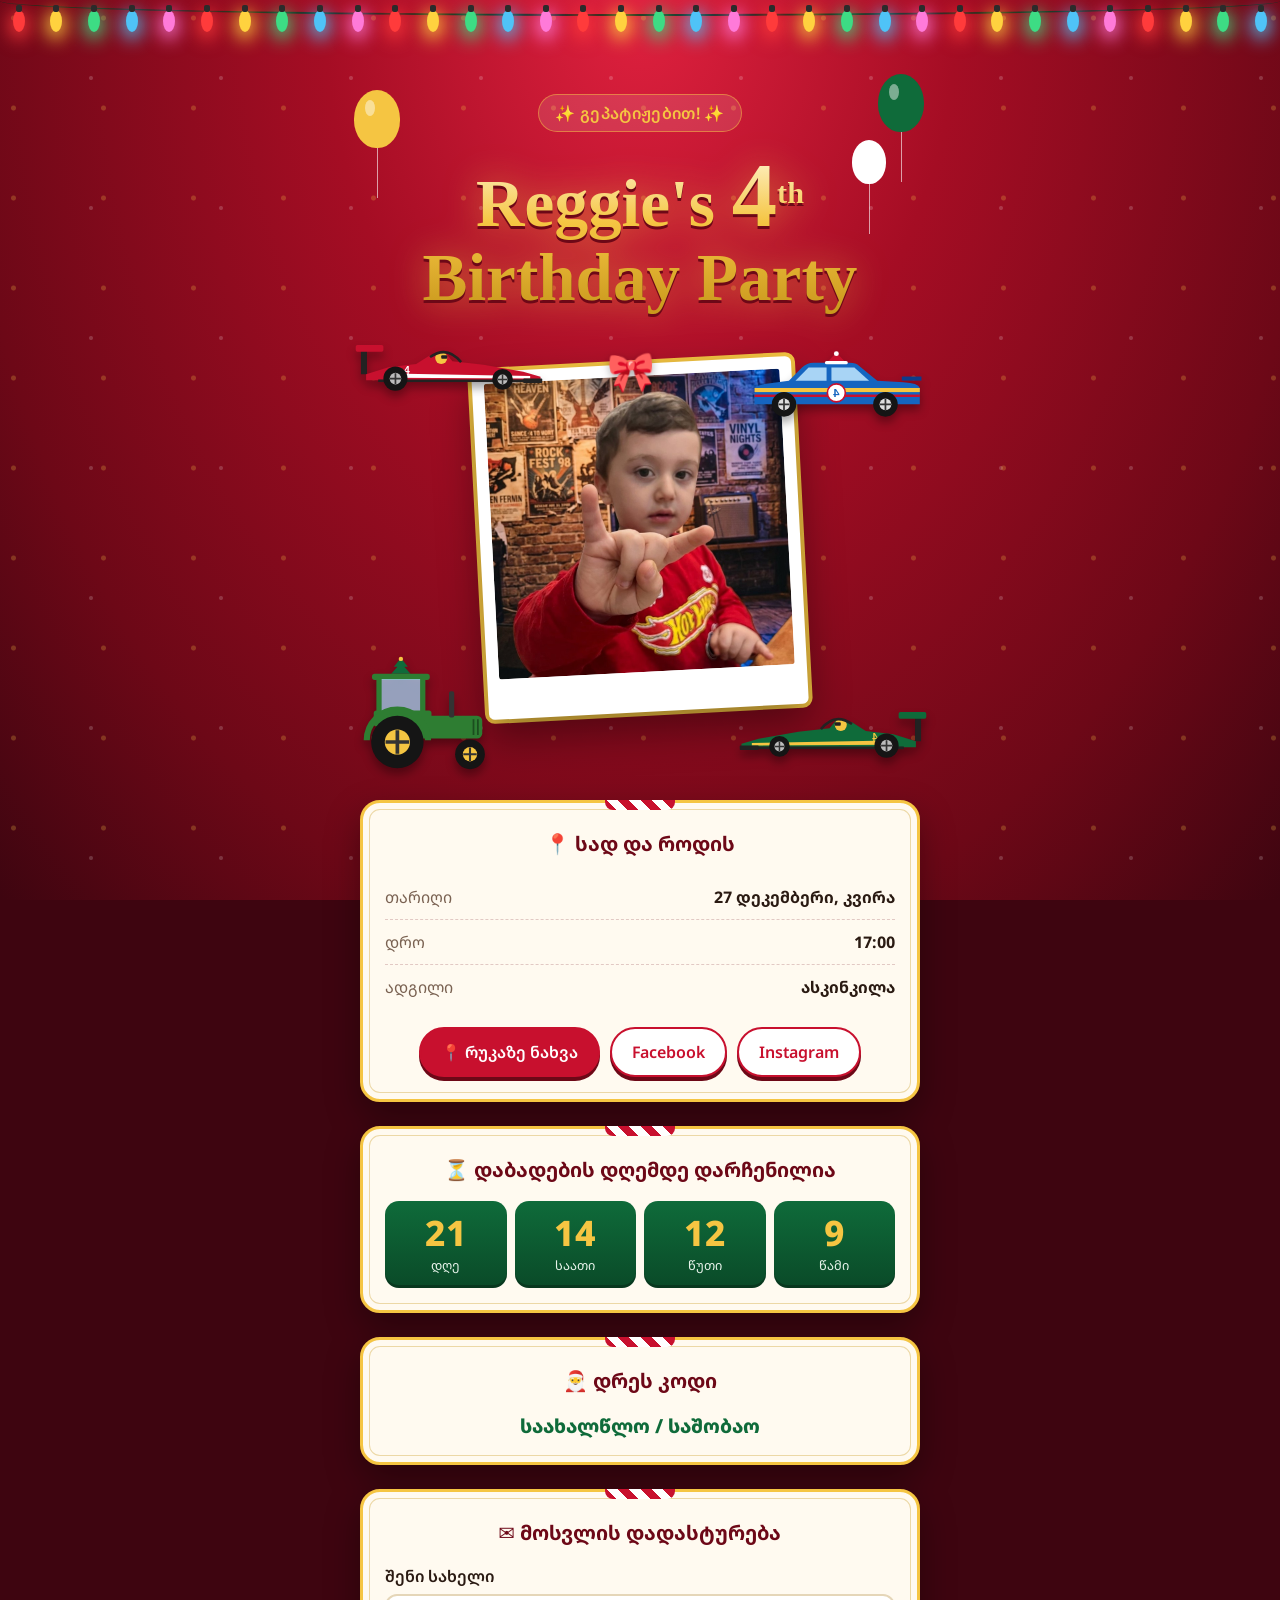
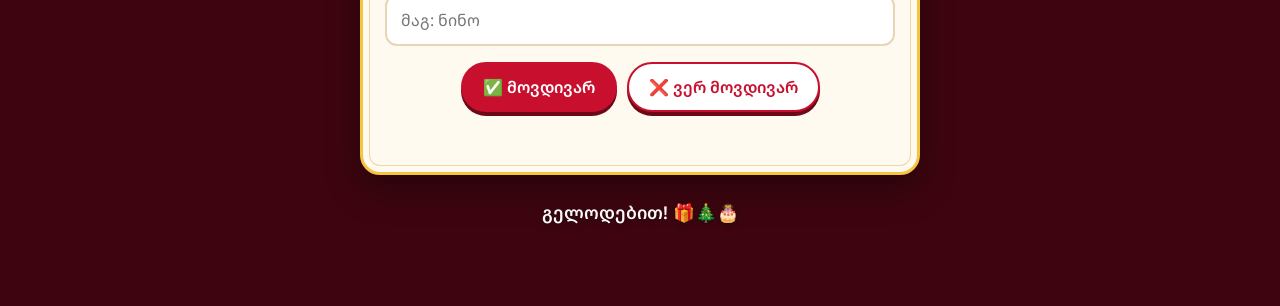
==== index.html @ 68ddec33 "Slow down F1 zoom-by Co-Authored-By: Claude Opus 5.5 <noreply@anthropic.com> Claude-Session: https:/" ====
<!DOCTYPE html>
<html lang="ka">
<head>
<meta charset="UTF-8">
<meta name="viewport" content="width=device-width, initial-scale=1">
<title>Reggie's 4th Birthday Party</title>
<meta name="description" content="მოწვევა რეჯის დაბადების დღეზე — 27 დეკემბერი, 17:00, ასკინკილა">
<meta property="og:title" content="Reggie's 4th Birthday Party 🎄">
<meta property="og:description" content="27 დეკემბერი, 17:00 · ასკინკილა">
<meta name="theme-color" content="#8e0b1f">
<link rel="preconnect" href="https://fonts.googleapis.com">
<link rel="preconnect" href="https://fonts.gstatic.com" crossorigin>
<link href="https://fonts.googleapis.com/css2?family=Mountains+of+Christmas:wght@700&family=Noto+Sans+Georgian:wght@400;600;800&display=swap" rel="stylesheet">
<link rel="stylesheet" href="style.css?v=4">
</head>
<body>

  <!-- ფერადი ნათურები -->
  <ul class="lights" aria-hidden="true"></ul>
  <!-- თოვლი -->
  <div class="snow" aria-hidden="true"></div>

  <main>
    <!-- 1. HERO -->
    <header class="hero">
      <div class="balloons" aria-hidden="true">
        <span class="balloon b1"></span><span class="balloon b2"></span><span class="balloon b3"></span>
      </div>
      <p class="eyebrow">✨ გეპატიჟებით! ✨</p>
      <h1>Reggie's <span class="four">4</span><sup>th</sup><br>Birthday Party</h1>
    </header>

    <!-- 2. რეჯის ფოტო (დროებითი) -->
    <section class="photo-wrap">
      <span class="deco deco-f1" data-v="f1" style="--body:#c8102e;--accent:#fff"></span>
      <span class="deco deco-nascar" data-v="nascar"></span>
      <span class="deco deco-tractor" data-v="tractor"></span>
      <span class="deco deco-f1b" data-v="f1" style="--body:#0f6b3a;--accent:#f5c542"></span>
      <figure class="polaroid">
        <img src="reggie.jpg?v=4" alt="რეჯი">
        <span class="bow" aria-hidden="true">🎀</span>
      </figure>
    </section>

    <!-- 3. სად და როდის -->
    <section class="card" id="details">
      <h2>📍 სად და როდის</h2>
      <ul class="details">
        <li><span>თარიღი</span><strong>27 დეკემბერი, კვირა</strong></li>
        <li><span>დრო</span><strong>17:00</strong></li>
        <li><span>ადგილი</span><strong>ასკინკილა</strong></li>
      </ul>
      <div class="btn-row">
        <a class="btn" href="https://share.google/vkcr5yQjkVueylVBz" target="_blank" rel="noopener">📍 რუკაზე ნახვა</a>
        <a class="btn btn-ghost" href="https://www.facebook.com/askinkila/?locale=ka_GE" target="_blank" rel="noopener">Facebook</a>
        <a class="btn btn-ghost" href="https://www.instagram.com/askinkila_kids" target="_blank" rel="noopener">Instagram</a>
      </div>
    </section>

    <!-- 4. Countdown -->
    <section class="card" id="countdown-section">
      <h2>⏳ დაბადების დღემდე დარჩენილია</h2>
      <div class="countdown" id="countdown">
        <div><b id="cd-days">0</b><span>დღე</span></div>
        <div><b id="cd-hours">0</b><span>საათი</span></div>
        <div><b id="cd-mins">0</b><span>წუთი</span></div>
        <div><b id="cd-secs">0</b><span>წამი</span></div>
      </div>
    </section>

    <!-- 5. დრეს კოდი -->
    <section class="card" id="dresscode">
      <h2>🎅 დრეს კოდი</h2>
      <p class="dress">საახალწლო / საშობაო</p>
    </section>

    <!-- ფოტოების გალერეა — დამალულია -->
    <section class="card" id="gallery" hidden>
      <h2>📸 რეჯი</h2>
      <div class="gallery"></div>
    </section>

    <!-- 6. RSVP -->
    <section class="card" id="rsvp">
      <h2>✉️ მოსვლის დადასტურება</h2>
      <form id="rsvp-form" novalidate>
        <label for="guest-name">შენი სახელი</label>
        <input id="guest-name" name="name" type="text" placeholder="მაგ: ნინო" required autocomplete="name">
        <input type="text" name="_honey" class="hp" tabindex="-1" autocomplete="off">
        <div class="btn-row">
          <button type="submit" class="btn" data-answer="yes">✅ მოვდივარ</button>
          <button type="submit" class="btn btn-ghost" data-answer="no">❌ ვერ მოვდივარ</button>
        </div>
        <p class="form-msg" id="form-msg" role="status"></p>
      </form>
    </section>

    <footer>გელოდებით! 🎁🎄🎂</footer>
  </main>

<script src="script.js?v=4"></script>
</body>
</html>
---- style.css ----
:root{
  --red:#c8102e;
  --red-dark:#6d0817;
  --green:#0f6b3a;
  --gold:#f5c542;
  --gold-dark:#c9971c;
  --cream:#fffaf0;
  --text:#2a1a12;
  --radius:20px;
}
*{box-sizing:border-box}
html{scroll-behavior:smooth;background:#3e0510}
body{
  margin:0;
  font-family:"Noto Sans Georgian",system-ui,sans-serif;
  color:var(--text);
  line-height:1.5;
  min-height:100vh;
  overflow-x:hidden;
  background:#3e0510;
}
body::before{
  content:"";position:fixed;inset:0;z-index:0;pointer-events:none;
  background:
    radial-gradient(circle at 15% 20%, rgba(245,197,66,.25) 0 2px, transparent 3px) 0 0/90px 90px,
    radial-gradient(circle at 70% 60%, rgba(255,255,255,.18) 0 1.5px, transparent 2.5px) 0 0/130px 130px,
    radial-gradient(ellipse at top, #e0213f 0%, #a50d24 35%, #6d0817 75%, #3e0510 100%);
}
main{position:relative;z-index:2;padding:70px 16px 56px}

/* ===== ნათურები ===== */
.lights{
  position:fixed;top:0;left:0;right:0;z-index:5;margin:0;padding:0;
  list-style:none;display:flex;justify-content:space-around;
  height:40px;pointer-events:none;
}
.lights::before{
  content:"";position:absolute;left:0;right:0;top:-14px;height:28px;
  border-bottom:2px solid #1e2a1e;border-radius:50%;
}
.lights li{
  position:relative;width:12px;height:22px;margin-top:10px;border-radius:50%;
  background:var(--c);box-shadow:0 4px 18px 3px var(--c);
  animation:twinkle 1.6s infinite ease-in-out;animation-delay:var(--d);
}
.lights li::before{
  content:"";position:absolute;top:-5px;left:3px;width:6px;height:7px;
  background:#2b2b2b;border-radius:2px;
}
@keyframes twinkle{
  0%,100%{opacity:1;box-shadow:0 4px 20px 4px var(--c)}
  50%{opacity:.35;box-shadow:0 2px 6px 0 var(--c)}
}

/* ===== თოვლი ===== */
.snow{position:fixed;inset:0;z-index:1;pointer-events:none;overflow:hidden}
.flake{
  position:absolute;top:-30px;color:#fff;opacity:.85;user-select:none;
  animation:fall linear infinite;
  text-shadow:0 0 6px rgba(255,255,255,.7);
}
@keyframes fall{
  to{transform:translate(var(--drift),110vh) rotate(360deg)}
}

/* ===== HERO ===== */
.hero,.card,.photo-wrap,footer{max-width:560px;margin:0 auto 24px}
.hero{text-align:center;color:#fff;padding:24px 0 8px;position:relative}
.eyebrow{
  display:inline-block;margin:0 0 6px;padding:6px 16px;border-radius:999px;
  background:rgba(255,255,255,.12);border:1px solid rgba(245,197,66,.5);
  color:var(--gold);font-weight:600;letter-spacing:.02em;
}
.hero h1{
  font-family:"Mountains of Christmas",cursive;
  font-size:clamp(2.6rem,11vw,4.2rem);line-height:1.05;margin:.15em 0 0;
  background:linear-gradient(180deg,#fff6d5 0%,var(--gold) 45%,var(--gold-dark) 100%);
  -webkit-background-clip:text;background-clip:text;color:transparent;
  filter:drop-shadow(0 3px 0 var(--red-dark)) drop-shadow(0 0 18px rgba(245,197,66,.45));
}
.hero .four{font-size:1.35em}
.hero sup{font-size:.45em}

/* ბუშტები */
.balloons{position:absolute;inset:0;pointer-events:none}
.balloon{
  position:absolute;width:46px;height:58px;border-radius:50% 50% 48% 48%;
  animation:float 5s ease-in-out infinite;
}
.balloon::after{
  content:"";position:absolute;left:50%;top:100%;width:1px;height:50px;background:rgba(255,255,255,.6);
}
.balloon::before{
  content:"";position:absolute;top:10px;left:11px;width:10px;height:16px;border-radius:50%;
  background:rgba(255,255,255,.45);
}
.b1{left:-6px;top:20px;background:var(--gold)}
.b2{right:-4px;top:4px;background:var(--green);animation-delay:-1.8s}
.b3{right:34px;top:70px;width:34px;height:44px;background:#fff;animation-delay:-3s}
@keyframes float{0%,100%{transform:translateY(0) rotate(-4deg)}50%{transform:translateY(-14px) rotate(4deg)}}

/* ===== ფოტო ===== */
.photo-wrap{display:flex;justify-content:center}
.polaroid{
  position:relative;margin:0;background:#fff;padding:12px 12px 40px;border-radius:6px;
  width:min(320px,82vw);transform:rotate(-3deg);
  box-shadow:0 18px 40px rgba(0,0,0,.4),0 0 0 4px var(--gold);
}
.polaroid img{display:block;width:100%;aspect-ratio:1;object-fit:cover;border-radius:3px;background:#eee}
.bow{position:absolute;top:-22px;left:50%;transform:translateX(-50%);font-size:2.4rem;filter:drop-shadow(0 3px 4px rgba(0,0,0,.3))}

/* ===== ბარათები ===== */
.card{
  position:relative;background:var(--cream);border-radius:var(--radius);padding:26px 22px 22px;
  border:3px solid var(--gold);
  box-shadow:0 14px 34px rgba(0,0,0,.35),inset 0 0 0 6px var(--cream),inset 0 0 0 7px rgba(201,151,28,.35);
}
.card::before{ /* "ლენტი" ზემოთ */
  content:"";position:absolute;top:-3px;left:50%;transform:translateX(-50%);
  width:70px;height:10px;border-radius:0 0 8px 8px;
  background:repeating-linear-gradient(45deg,var(--red) 0 8px,#fff 8px 16px);
}
.card h2{margin:0 0 16px;font-size:1.25rem;color:var(--red-dark);text-align:center}

.details{list-style:none;margin:0 0 18px;padding:0}
.details li{display:flex;justify-content:space-between;gap:12px;padding:10px 0;border-bottom:1px dashed rgba(109,8,23,.2)}
.details li:last-child{border-bottom:0}
.details span{color:#7a6252}
.details strong{text-align:right}

.btn-row{display:flex;flex-wrap:wrap;gap:10px;justify-content:center}
.btn{
  display:inline-block;border:2px solid var(--red);background:var(--red);color:#fff;
  padding:11px 20px;border-radius:999px;font:inherit;font-weight:600;
  text-decoration:none;cursor:pointer;transition:transform .15s,box-shadow .15s;
  box-shadow:0 4px 0 var(--red-dark);
}
.btn:hover{transform:translateY(-2px);box-shadow:0 6px 0 var(--red-dark)}
.btn:active{transform:translateY(2px);box-shadow:0 1px 0 var(--red-dark)}
.btn-ghost{background:#fff;color:var(--red)}
.btn:disabled{opacity:.5;cursor:wait}

.countdown{display:grid;grid-template-columns:repeat(4,1fr);gap:8px;text-align:center}
.countdown div{
  background:linear-gradient(180deg,var(--green),#0a4a28);border-radius:14px;padding:12px 4px;
  box-shadow:inset 0 -3px 0 rgba(0,0,0,.25);
}
.countdown b{display:block;font-size:clamp(1.5rem,7vw,2.2rem);font-weight:800;color:var(--gold);line-height:1.1}
.countdown span{font-size:.8rem;color:#e7f3ea}

.dress{margin:0;text-align:center;font-size:1.2rem;font-weight:800;color:var(--green)}

.gallery{display:grid;grid-template-columns:repeat(3,1fr);gap:8px}
.gallery img{width:100%;aspect-ratio:1;object-fit:cover;border-radius:10px}

#rsvp-form label{display:block;font-weight:600;margin-bottom:6px}
#rsvp-form input[type=text]{
  width:100%;padding:12px 14px;border:2px solid #e5d6b8;border-radius:12px;font:inherit;margin-bottom:16px;background:#fff;
}
#rsvp-form input[type=text]:focus{outline:none;border-color:var(--red)}
.hp{position:absolute;left:-9999px}
.form-msg{margin:14px 0 0;font-weight:600;min-height:1.5em;text-align:center}
.form-msg.ok{color:var(--green)}
.form-msg.err{color:var(--red)}

footer{text-align:center;color:#fff;font-size:1.1rem;font-weight:600;text-shadow:0 2px 6px rgba(0,0,0,.4)}

@media (prefers-reduced-motion: reduce){
  .flake,.balloon,.lights li{animation:none}
}

/* ===== მანქანები ფოტოს ირგვლივ ===== */
.photo-wrap{position:relative;padding:18px 0 64px}
.polaroid{z-index:2}
.deco{
  position:absolute;z-index:3;display:block;cursor:pointer;
  filter:drop-shadow(0 6px 5px rgba(0,0,0,.35));
  animation:bob 1.1s ease-in-out infinite;
}
.deco svg{display:block;width:100%;height:auto;overflow:visible}
.deco-f1{width:min(42%,190px);top:-8px;left:-6px}
.deco-nascar{width:min(40%,180px);top:6px;right:-8px;animation-delay:-.4s}
.deco-nascar svg{transform:scaleX(-1)}
.deco-tractor{width:min(30%,140px);bottom:4px;left:-2px;animation-duration:1.6s}
.deco-f1b{width:min(42%,190px);bottom:16px;right:-8px;animation-delay:-.7s}
.deco-f1b svg{transform:scaleX(-1)}
@keyframes bob{0%,100%{transform:translateY(0)}50%{transform:translateY(-4px)}}

.wheel{transform-box:fill-box;transform-origin:center;animation:spin .5s linear infinite}
.deco-tractor .wheel{animation-duration:1.4s}
@keyframes spin{to{transform:rotate(360deg)}}
.puff{transform-box:fill-box;transform-origin:center;animation:puff 1.8s ease-out infinite;opacity:0}
.puff.p2{animation-delay:.9s}
@keyframes puff{0%{opacity:.8;transform:translate(0,0) scale(.5)}100%{opacity:0;transform:translate(-10px,-26px) scale(1.6)}}

/* ===== F1 ჩაშხუილება ===== */
.zoomer{
  position:fixed;left:0;width:240px;z-index:20;pointer-events:none;
  animation:zoom-ltr 2.2s cubic-bezier(.4,.1,.6,.9) forwards;
}
.zoomer.rtl{animation-name:zoom-rtl}
.zoomer .inner{position:relative;transform:skewX(-10deg)}
.zoomer.rtl .inner{transform:scaleX(-1) skewX(-10deg)}
.zoomer svg{display:block;width:100%;height:auto;filter:drop-shadow(0 8px 6px rgba(0,0,0,.4))}
.zoomer .lines{
  position:absolute;right:92%;top:18%;width:220px;height:64%;
  background:repeating-linear-gradient(180deg,rgba(255,255,255,.85) 0 3px,transparent 3px 11px);
  -webkit-mask:linear-gradient(90deg,transparent,#000);mask:linear-gradient(90deg,transparent,#000);
}
@keyframes zoom-ltr{from{transform:translateX(-500px)}to{transform:translateX(calc(100vw + 60px))}}
@keyframes zoom-rtl{from{transform:translateX(calc(100vw + 260px))}to{transform:translateX(-300px)}}

@media (prefers-reduced-motion: reduce){
  .deco,.wheel,.puff{animation:none}
}
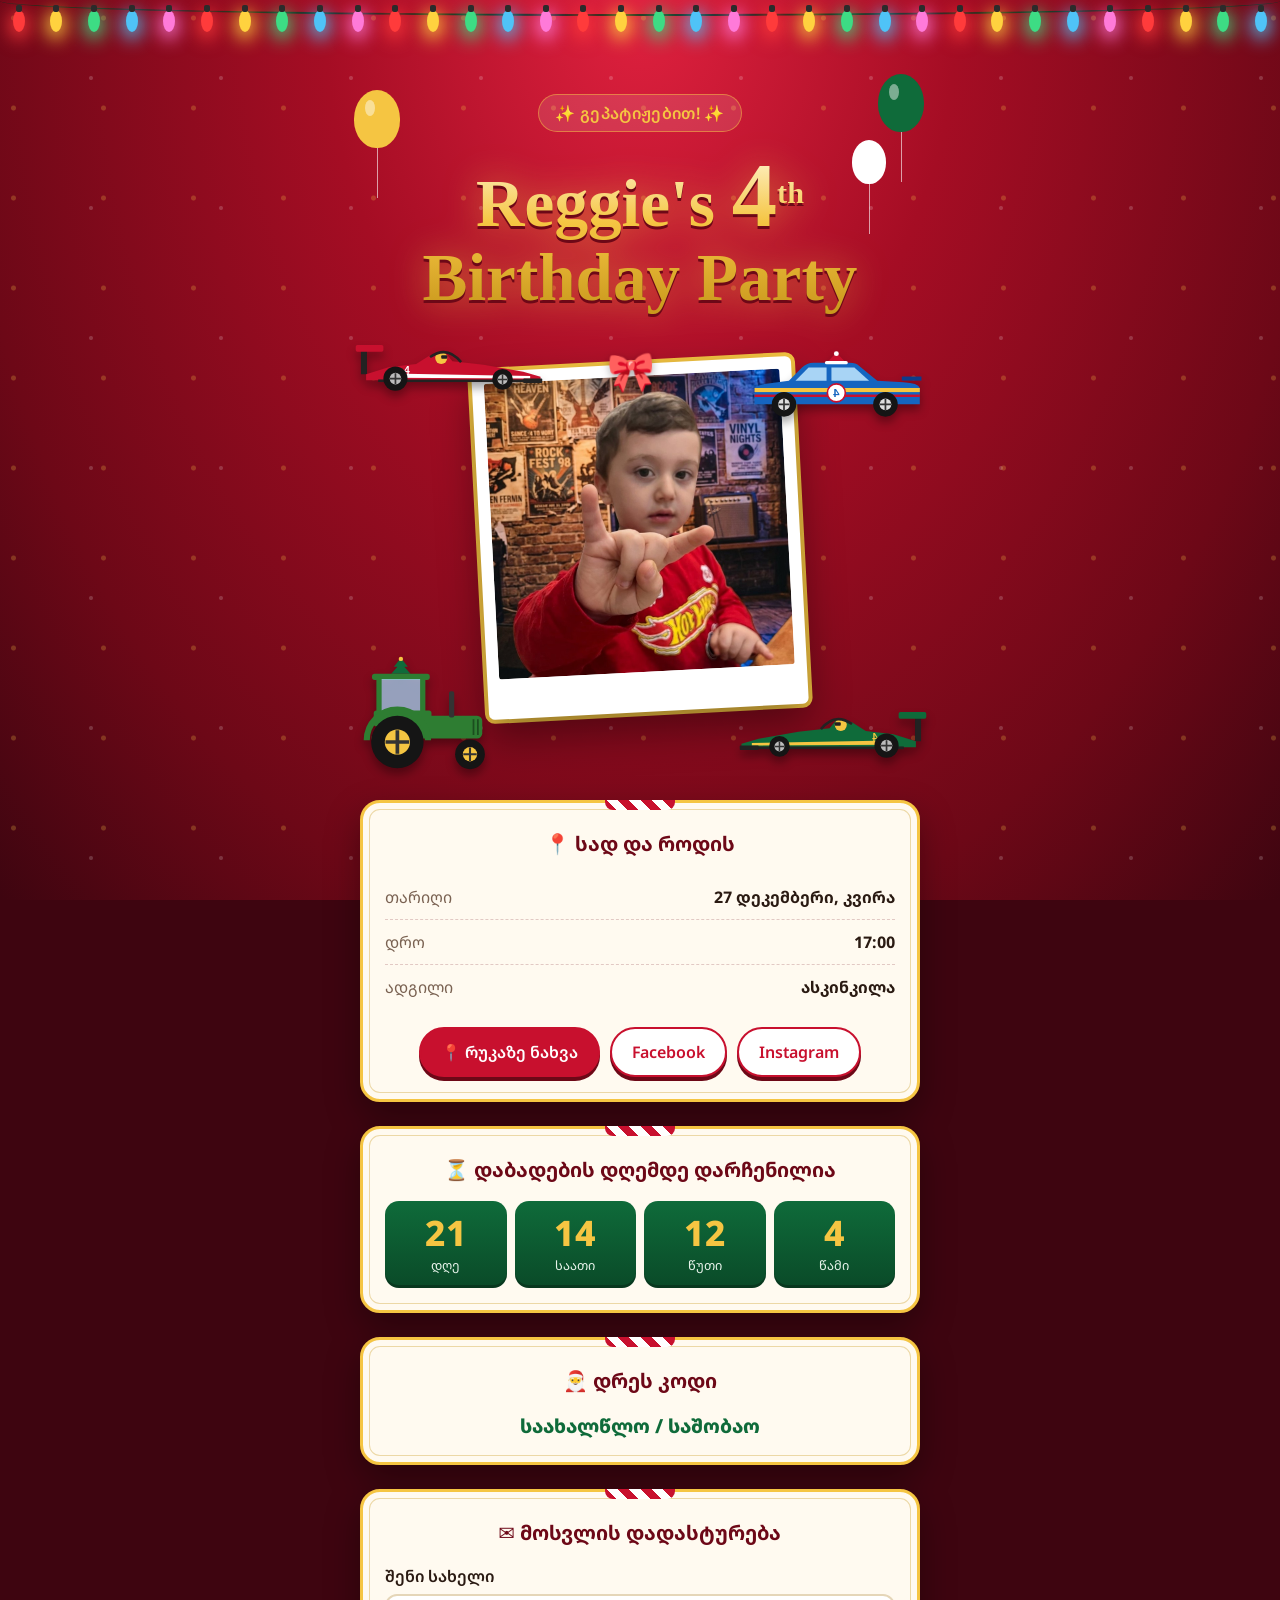
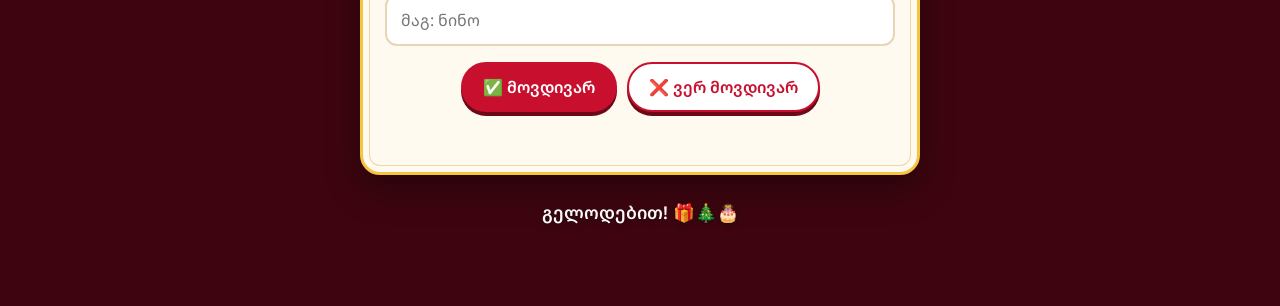
==== commit 85dfca5f: "RSVP: show activation notice and error details Co-Authored-By: Claude Opus 5.5 <noreply@anthropic.co" ====
--- a/index.html
+++ b/index.html
@@ -11,7 +11,7 @@
 <link rel="preconnect" href="https://fonts.googleapis.com">
 <link rel="preconnect" href="https://fonts.gstatic.com" crossorigin>
 <link href="https://fonts.googleapis.com/css2?family=Mountains+of+Christmas:wght@700&family=Noto+Sans+Georgian:wght@400;600;800&display=swap" rel="stylesheet">
-<link rel="stylesheet" href="style.css?v=4">
+<link rel="stylesheet" href="style.css?v=5">
 </head>
 <body>
 
@@ -37,7 +37,7 @@
       <span class="deco deco-tractor" data-v="tractor"></span>
       <span class="deco deco-f1b" data-v="f1" style="--body:#0f6b3a;--accent:#f5c542"></span>
       <figure class="polaroid">
-        <img src="reggie.jpg?v=4" alt="რეჯი">
+        <img src="reggie.jpg?v=5" alt="რეჯი">
         <span class="bow" aria-hidden="true">🎀</span>
       </figure>
     </section>
@@ -98,6 +98,6 @@
     <footer>გელოდებით! 🎁🎄🎂</footer>
   </main>
 
-<script src="script.js?v=4"></script>
+<script src="script.js?v=5"></script>
 </body>
 </html>
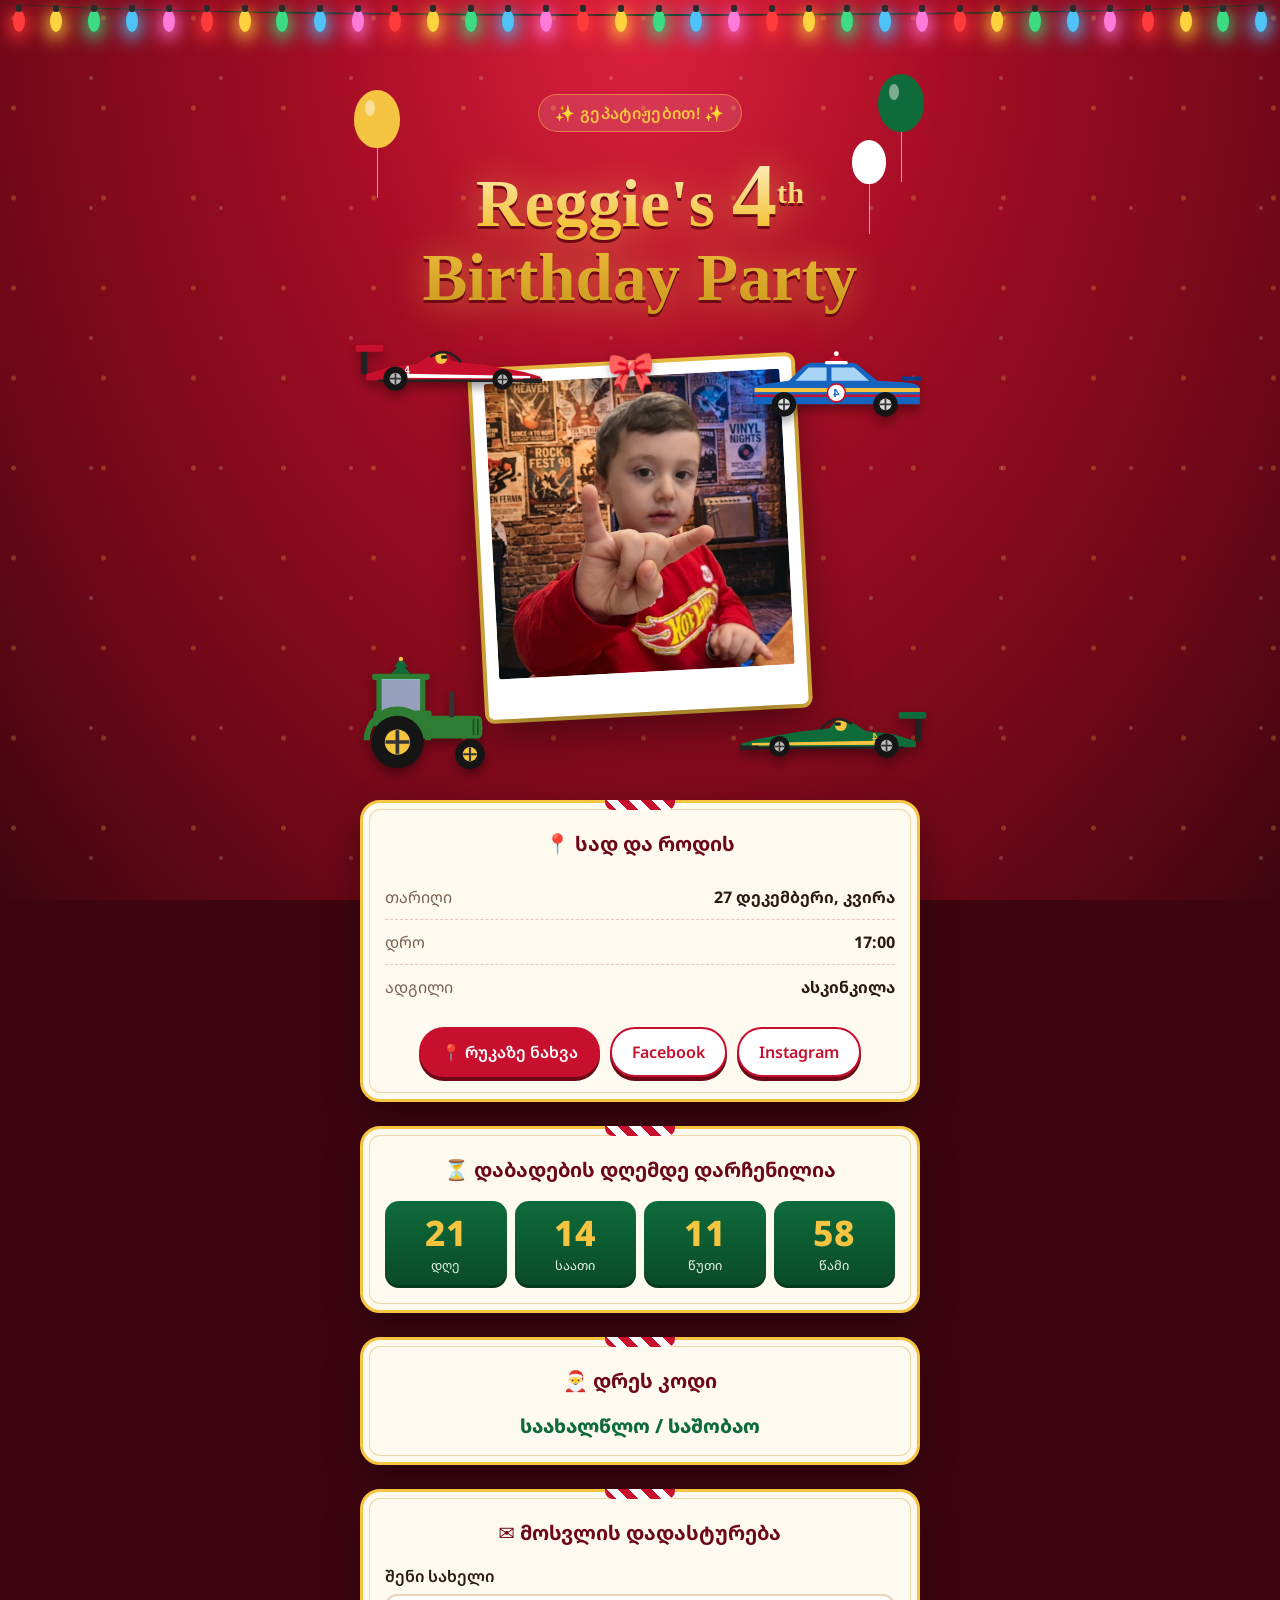
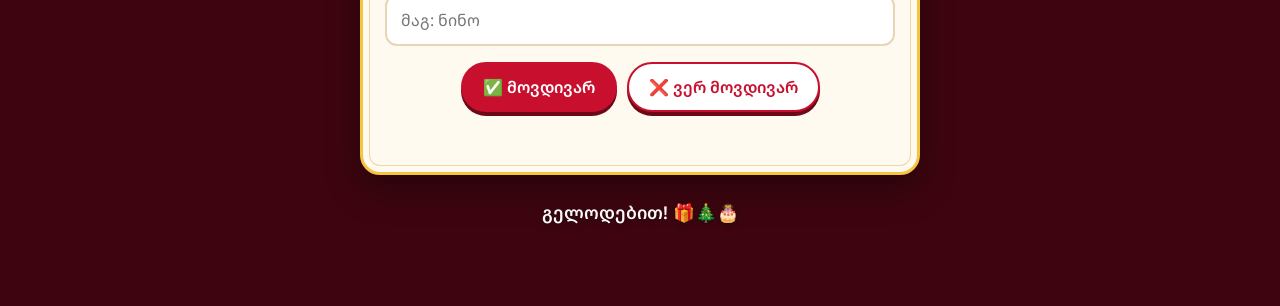
==== commit b712adbf: "RSVP: Gmail as primary recipient, Yahoo as CC Co-Authored-By: Claude Opus 5.5 <noreply@anthropic.com" ====
--- a/index.html
+++ b/index.html
@@ -11,7 +11,7 @@
 <link rel="preconnect" href="https://fonts.googleapis.com">
 <link rel="preconnect" href="https://fonts.gstatic.com" crossorigin>
 <link href="https://fonts.googleapis.com/css2?family=Mountains+of+Christmas:wght@700&family=Noto+Sans+Georgian:wght@400;600;800&display=swap" rel="stylesheet">
-<link rel="stylesheet" href="style.css?v=5">
+<link rel="stylesheet" href="style.css?v=6">
 </head>
 <body>
 
@@ -37,7 +37,7 @@
       <span class="deco deco-tractor" data-v="tractor"></span>
       <span class="deco deco-f1b" data-v="f1" style="--body:#0f6b3a;--accent:#f5c542"></span>
       <figure class="polaroid">
-        <img src="reggie.jpg?v=5" alt="რეჯი">
+        <img src="reggie.jpg?v=6" alt="რეჯი">
         <span class="bow" aria-hidden="true">🎀</span>
       </figure>
     </section>
@@ -98,6 +98,6 @@
     <footer>გელოდებით! 🎁🎄🎂</footer>
   </main>
 
-<script src="script.js?v=5"></script>
+<script src="script.js?v=6"></script>
 </body>
 </html>
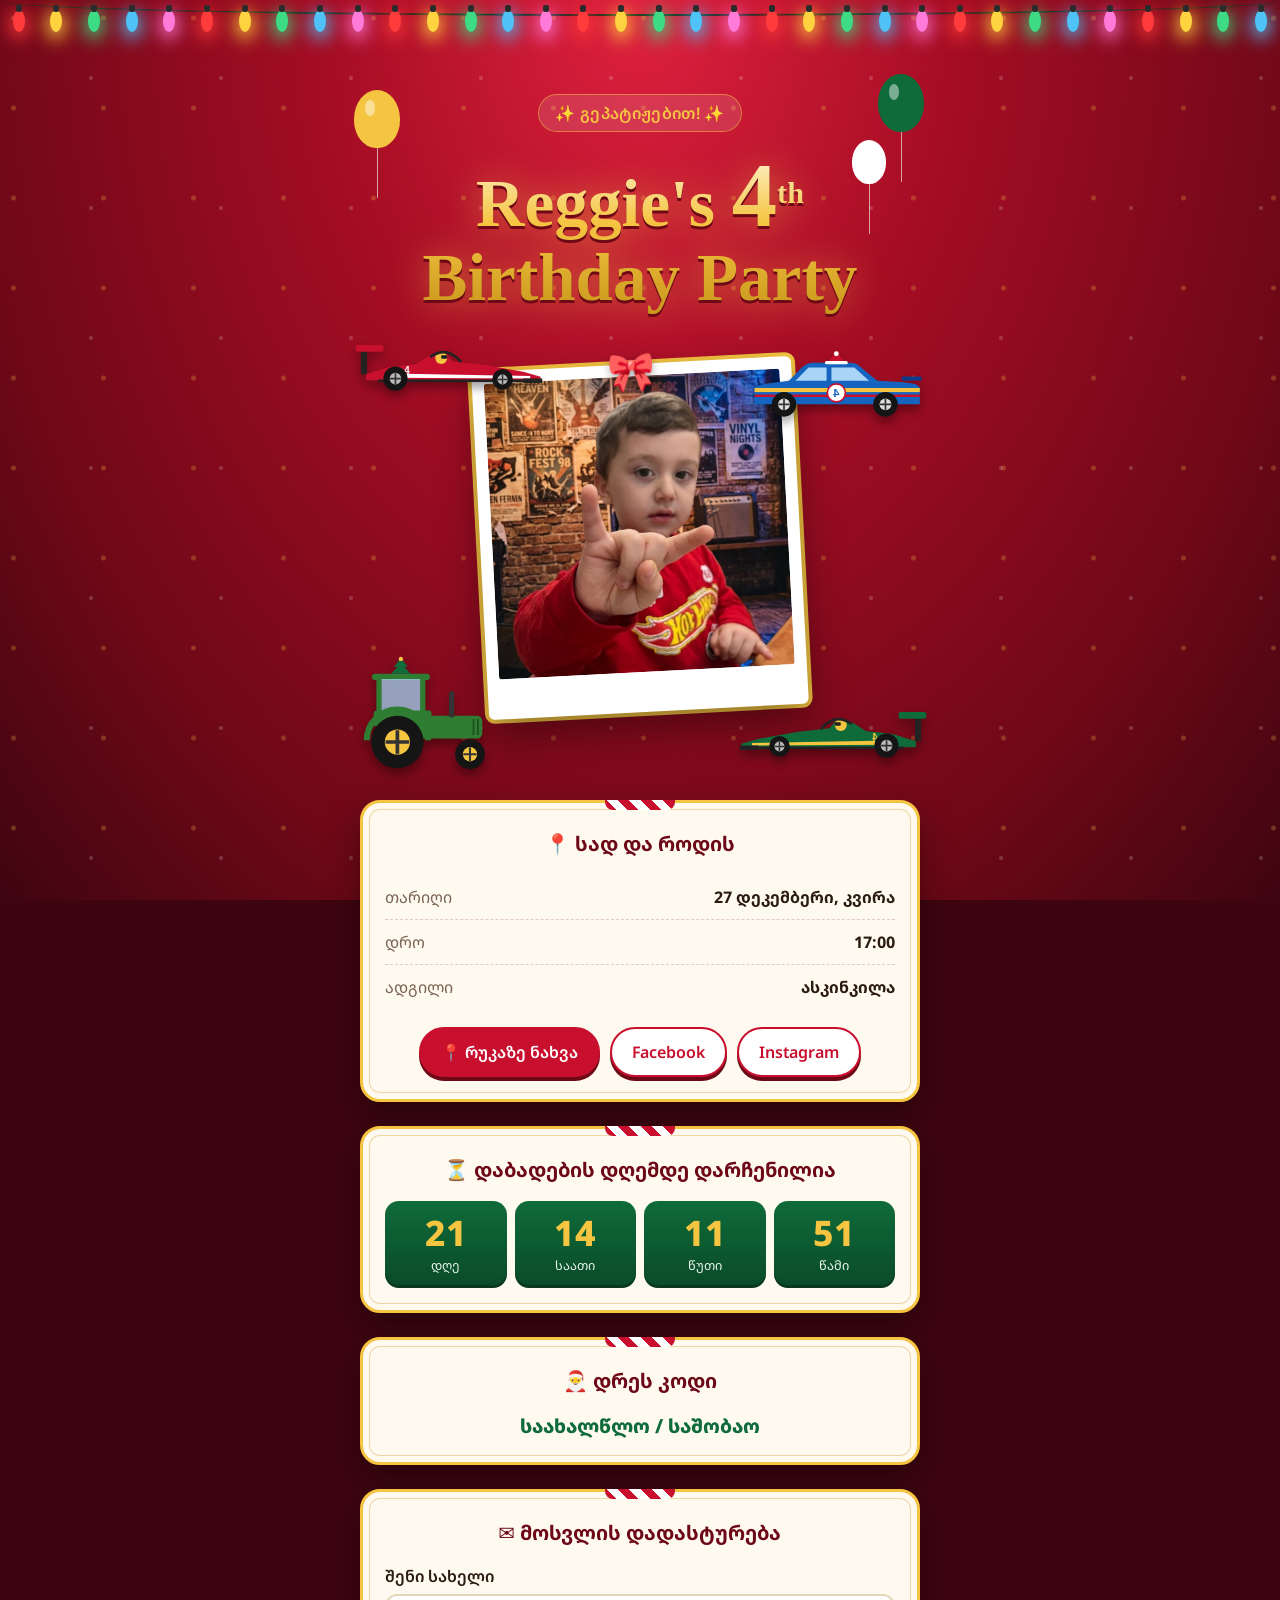
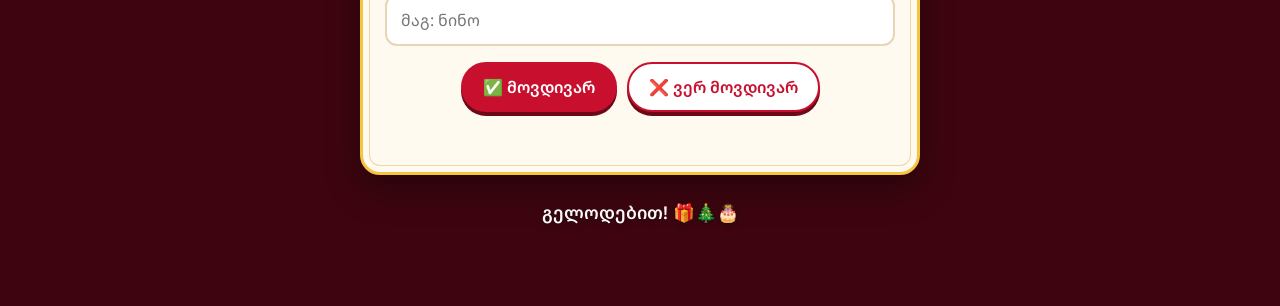
==== commit bd53161a: "RSVP: m.rukhadze@vr.ge primary, Gmail CC Co-Authored-By: Claude Opus 5.5 <noreply@anthropic.com> Cla" ====
--- a/index.html
+++ b/index.html
@@ -11,7 +11,7 @@
 <link rel="preconnect" href="https://fonts.googleapis.com">
 <link rel="preconnect" href="https://fonts.gstatic.com" crossorigin>
 <link href="https://fonts.googleapis.com/css2?family=Mountains+of+Christmas:wght@700&family=Noto+Sans+Georgian:wght@400;600;800&display=swap" rel="stylesheet">
-<link rel="stylesheet" href="style.css?v=6">
+<link rel="stylesheet" href="style.css?v=7">
 </head>
 <body>
 
@@ -37,7 +37,7 @@
       <span class="deco deco-tractor" data-v="tractor"></span>
       <span class="deco deco-f1b" data-v="f1" style="--body:#0f6b3a;--accent:#f5c542"></span>
       <figure class="polaroid">
-        <img src="reggie.jpg?v=6" alt="რეჯი">
+        <img src="reggie.jpg?v=7" alt="რეჯი">
         <span class="bow" aria-hidden="true">🎀</span>
       </figure>
     </section>
@@ -98,6 +98,6 @@
     <footer>გელოდებით! 🎁🎄🎂</footer>
   </main>
 
-<script src="script.js?v=6"></script>
+<script src="script.js?v=7"></script>
 </body>
 </html>
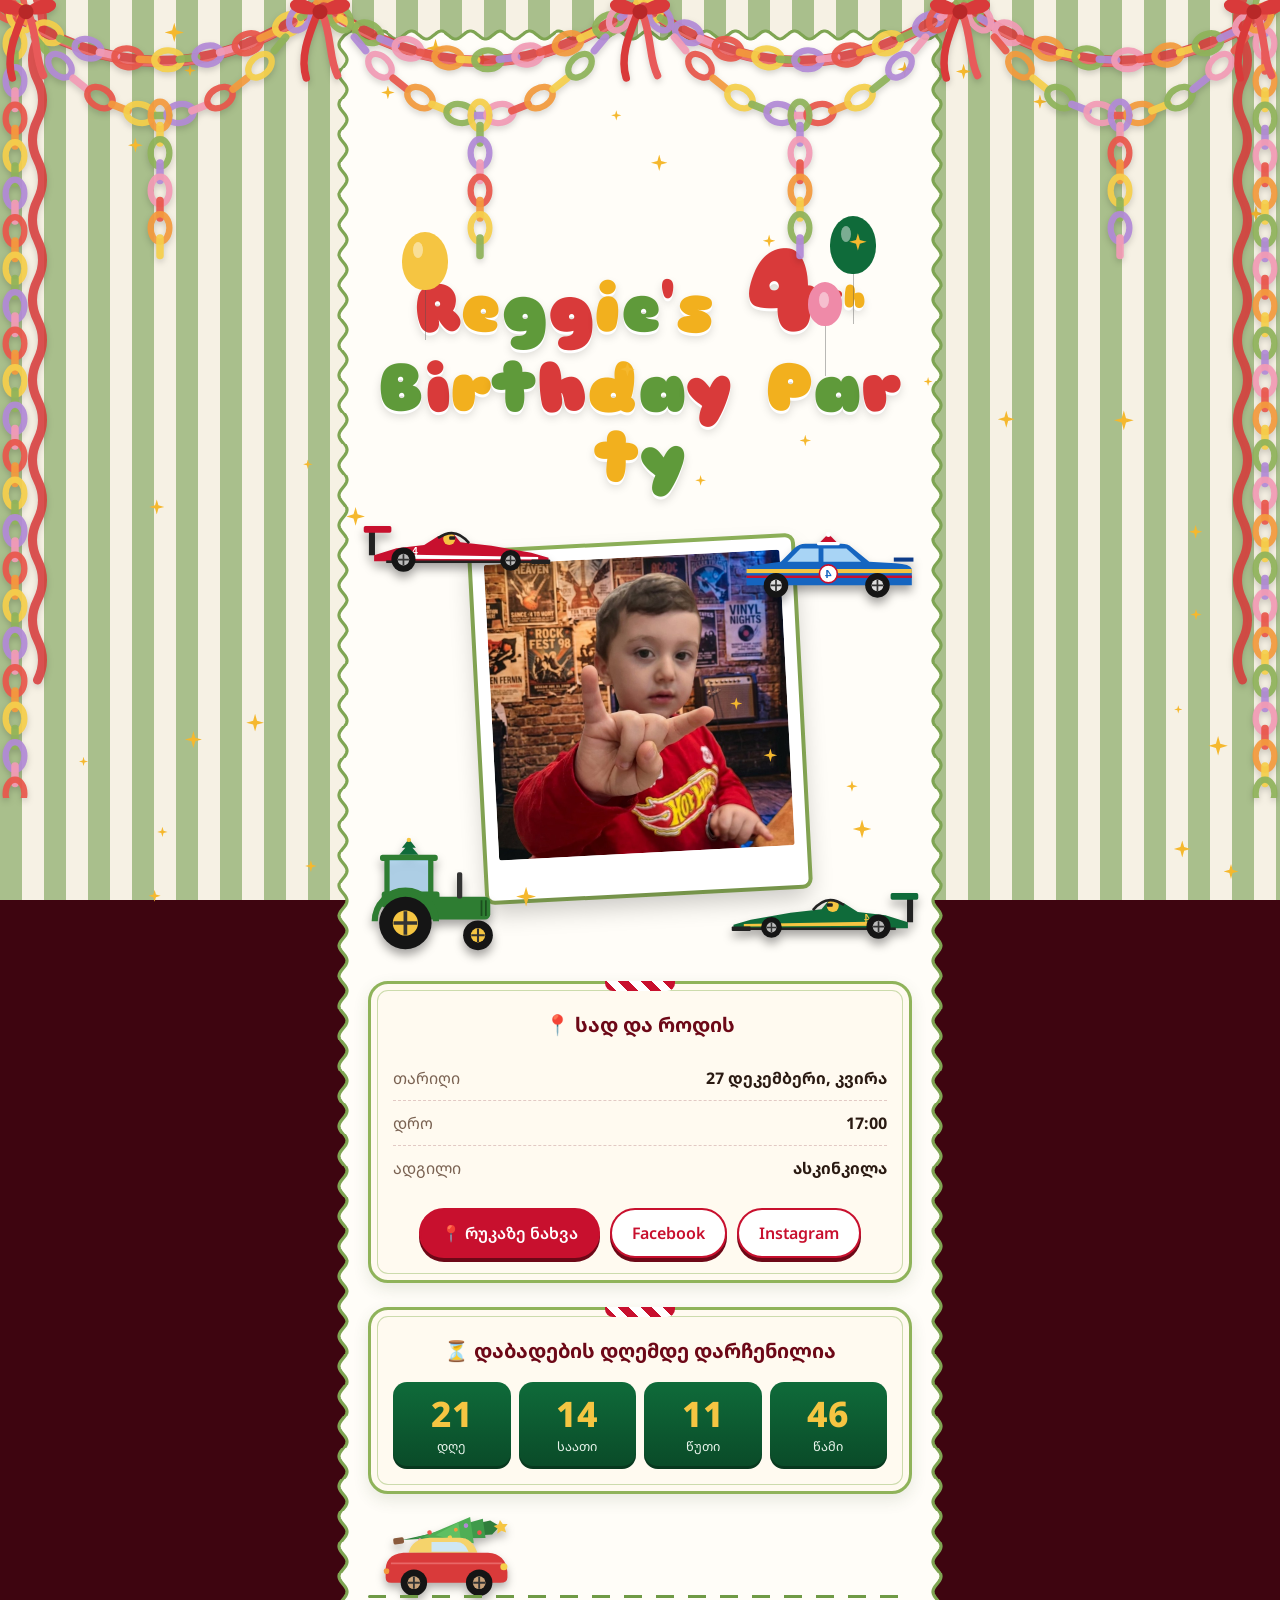
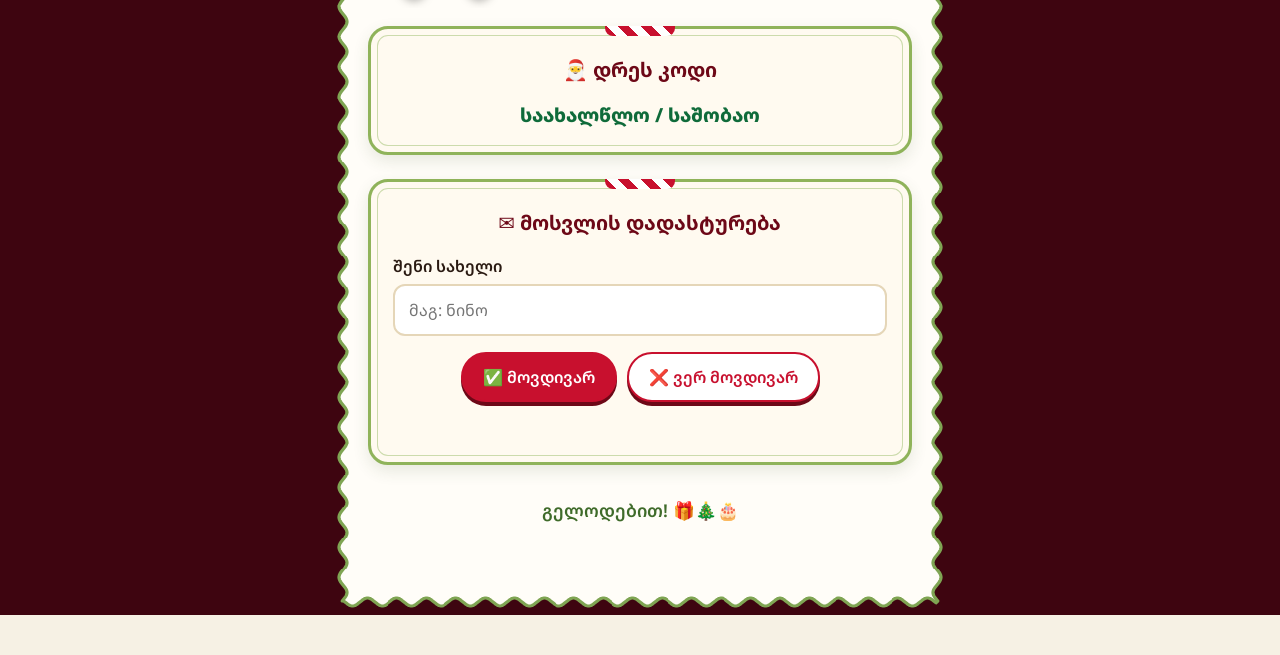
==== commit 39cba218: "Invitation-card redesign: striped frame, wavy panel, paper-chain garlands, kid title, twinkling star" ====
--- a/index.html
+++ b/index.html
@@ -7,16 +7,18 @@
 <meta name="description" content="მოწვევა რეჯის დაბადების დღეზე — 27 დეკემბერი, 17:00, ასკინკილა">
 <meta property="og:title" content="Reggie's 4th Birthday Party 🎄">
 <meta property="og:description" content="27 დეკემბერი, 17:00 · ასკინკილა">
-<meta name="theme-color" content="#8e0b1f">
+<meta name="theme-color" content="#dfe8cf">
 <link rel="preconnect" href="https://fonts.googleapis.com">
 <link rel="preconnect" href="https://fonts.gstatic.com" crossorigin>
-<link href="https://fonts.googleapis.com/css2?family=Mountains+of+Christmas:wght@700&family=Noto+Sans+Georgian:wght@400;600;800&display=swap" rel="stylesheet">
-<link rel="stylesheet" href="style.css?v=7">
+<link href="https://fonts.googleapis.com/css2?family=Sniglet:wght@800&family=Noto+Sans+Georgian:wght@400;600;800&display=swap" rel="stylesheet">
+<link rel="stylesheet" href="style.css?v=11">
 </head>
 <body>
 
-  <!-- ფერადი ნათურები -->
-  <ul class="lights" aria-hidden="true"></ul>
+  <!-- ქაღალდის გირლიანდები და ლენტები -->
+  <div class="garland" aria-hidden="true"></div>
+  <!-- ოქროსფერი ვარსკვლავები -->
+  <div class="sparkles" aria-hidden="true"></div>
   <!-- თოვლი -->
   <div class="snow" aria-hidden="true"></div>
 
@@ -26,8 +28,7 @@
       <div class="balloons" aria-hidden="true">
         <span class="balloon b1"></span><span class="balloon b2"></span><span class="balloon b3"></span>
       </div>
-      <p class="eyebrow">✨ გეპატიჟებით! ✨</p>
-      <h1>Reggie's <span class="four">4</span><sup>th</sup><br>Birthday Party</h1>
+      <h1 class="kid-title" aria-label="Reggie's 4th Birthday Party">Reggie's <span class="four">4</span><sup>th</sup><br>Birthday Party</h1>
     </header>
 
     <!-- 2. რეჯის ფოტო (დროებითი) -->
@@ -37,8 +38,7 @@
       <span class="deco deco-tractor" data-v="tractor"></span>
       <span class="deco deco-f1b" data-v="f1" style="--body:#0f6b3a;--accent:#f5c542"></span>
       <figure class="polaroid">
-        <img src="reggie.jpg?v=7" alt="რეჯი">
-        <span class="bow" aria-hidden="true">🎀</span>
+        <img src="reggie.jpg?v=11" alt="რეჯი">
       </figure>
     </section>
 
@@ -67,6 +67,9 @@
         <div><b id="cd-secs">0</b><span>წამი</span></div>
       </div>
     </section>
+
+    <!-- მანქანა ნაძვის ხით -->
+    <div class="lane" aria-hidden="true"><span class="tree-car"></span></div>
 
     <!-- 5. დრეს კოდი -->
     <section class="card" id="dresscode">
@@ -98,6 +101,6 @@
     <footer>გელოდებით! 🎁🎄🎂</footer>
   </main>
 
-<script src="script.js?v=7"></script>
+<script src="script.js?v=11"></script>
 </body>
 </html>
--- a/style.css
+++ b/style.css
@@ -213,3 +213,130 @@
 @media (prefers-reduced-motion: reduce){
   .deco,.wheel,.puff{animation:none}
 }
+
+/* ===== გირლიანდები ===== */
+.lights{display:none}
+.garland{position:fixed;top:0;left:0;right:0;z-index:5;pointer-events:none;filter:drop-shadow(0 3px 3px rgba(0,0,0,.25))}
+.garland svg{display:block}
+.hang{animation:sway 4s ease-in-out infinite}
+@keyframes sway{0%,100%{transform:rotate(-1.5deg)}50%{transform:rotate(1.5deg)}}
+main{padding-top:96px}
+
+/* ===== ვარსკვლავები ===== */
+.sparkles{position:fixed;inset:0;z-index:1;pointer-events:none}
+.sparkles span{
+  position:absolute;background:#f5c542;
+  clip-path:polygon(50% 0,61% 39%,100% 50%,61% 61%,50% 100%,39% 61%,0 50%,39% 39%);
+  animation:sparkle 3s ease-in-out infinite;
+}
+@keyframes sparkle{0%,100%{transform:scale(.4) rotate(0);opacity:.35}50%{transform:scale(1) rotate(20deg);opacity:1}}
+
+/* ===== მანქანა ნაძვის ხით ===== */
+.lane{position:relative;max-width:560px;height:96px;margin:-6px auto 18px;overflow:hidden}
+.lane::after{content:"";position:absolute;left:0;right:0;bottom:10px;height:3px;border-radius:2px;
+  background:repeating-linear-gradient(90deg,rgba(255,255,255,.55) 0 18px,transparent 18px 32px)}
+.tree-car{position:absolute;bottom:4px;left:0;width:150px;animation:drive 10s linear infinite;
+  filter:drop-shadow(0 5px 4px rgba(0,0,0,.3))}
+.tree-car svg{display:block;width:100%;height:auto;animation:bob 0.9s ease-in-out infinite}
+@keyframes drive{from{transform:translateX(-170px)}to{transform:translateX(min(100vw,580px))}}
+
+@media (prefers-reduced-motion: reduce){
+  .hang,.sparkles span,.tree-car,.tree-car svg{animation:none}
+  .tree-car{left:50%;transform:translateX(-50%)}
+}
+
+/* ===== ექსკავატორი ===== */
+.zoomer.crawler{width:170px;animation-duration:9s;animation-timing-function:linear}
+.zoomer.crawler .inner{transform:none;animation:bob 1s ease-in-out infinite}
+.zoomer.crawler.rtl .inner{transform:scaleX(-1);animation:none}
+.arm{transform-box:view-box;transform-origin:120px 98px;animation:dig 2.2s ease-in-out infinite}
+@keyframes dig{0%,100%{transform:rotate(-4deg)}50%{transform:rotate(7deg)}}
+.tread{animation:tread .5s linear infinite}
+@keyframes tread{to{stroke-dashoffset:-13}}
+@media (prefers-reduced-motion: reduce){.arm,.tread{animation:none}}
+.zoomer.crawler{animation-name:crawl-ltr}
+.zoomer.crawler.rtl{animation-name:crawl-rtl}
+@keyframes crawl-ltr{from{transform:translateX(-190px)}to{transform:translateX(calc(100vw + 20px))}}
+@keyframes crawl-rtl{from{transform:translateX(calc(100vw + 20px))}to{transform:translateX(-190px)}}
+
+/* ===== ზოლიანი ფონი (ნიმუშის მიხედვით) ===== */
+html{background:#f6f1e4}
+body::before{
+  background:
+    repeating-linear-gradient(90deg,#a9bf8c 0 22px,#f6f1e4 22px 44px);
+}
+.garland{position:absolute;top:0;left:0;right:0;z-index:4;overflow:hidden;filter:drop-shadow(0 3px 3px rgba(0,0,0,.18))}
+main{padding-top:150px}
+@media (min-width:700px){main{padding-top:190px}}
+
+.eyebrow{background:#fffaf0;border:2px solid #8fb35a;color:#3f6b2a}
+footer{color:#3f6b2a;text-shadow:none;background:#fffaf0;border-radius:999px;padding:8px 16px;max-width:280px}
+.flake{color:#fff;text-shadow:0 0 3px rgba(80,110,140,.65),0 0 1px rgba(80,110,140,.9)}
+
+/* ბავშვური სათაური — ფერადი ასოები */
+.hero .kid-title{
+  font-family:"Sniglet","Comic Sans MS",cursive;font-weight:800;
+  background:none;-webkit-background-clip:initial;background-clip:initial;color:#d93a3a;
+  filter:none;letter-spacing:.01em;line-height:1.05;
+  font-size:clamp(2.5rem,11vw,4.2rem);
+}
+.kid-title .l{display:inline-block;text-shadow:0 3px 0 #fff,0 5px 10px rgba(0,0,0,.15)}
+.kid-title .l:nth-child(5n+1){color:#b28ad6;transform:rotate(-4deg)}
+.kid-title .l:nth-child(5n+2){color:#f2a93b;transform:rotate(3deg)}
+.kid-title .l:nth-child(5n+3){color:#d93a3a;transform:rotate(-2deg)}
+.kid-title .l:nth-child(5n+4){color:#6f9a45;transform:rotate(4deg)}
+.kid-title .l:nth-child(5n+5){color:#ef8aa8;transform:rotate(-3deg)}
+.kid-title .four .l{font-size:1.3em}
+
+/* ბარათები — მწვანე ჩარჩო */
+.card{border-color:#8fb35a;box-shadow:0 12px 26px rgba(60,80,40,.22),inset 0 0 0 6px var(--cream),inset 0 0 0 7px rgba(143,179,90,.45)}
+.photo-wrap .polaroid{box-shadow:0 16px 30px rgba(0,0,0,.25),0 0 0 4px #8fb35a}
+.balloon::after{background:rgba(80,80,80,.4)}
+.b3{background:#ef8aa8}
+.lane::after{background:repeating-linear-gradient(90deg,#6f9a45 0 18px,transparent 18px 32px)}
+.hero{background:radial-gradient(ellipse 60% 55% at 50% 60%,rgba(255,250,240,.95) 55%,rgba(255,250,240,0) 100%);border-radius:40px}
+.b1{left:34px}
+.b2{right:36px}
+.b3{right:70px}
+.balloons{z-index:5}
+
+
+/* ===== მოსაწვევის ფურცელი: თეთრი შუა ნაწილი ტალღოვანი მწვანე ჩარჩოთი ===== */
+body{padding:0}
+main{
+  position:relative;z-index:2;
+  max-width:620px;margin:22px auto 40px;
+  padding:150px 8px 30px;
+  border:30px solid transparent;
+  border-image:url("data:image/svg+xml,%3Csvg%20xmlns%3D%22http%3A//www.w3.org/2000/svg%22%20width%3D%2290%22%20height%3D%2290%22%20viewBox%3D%220%200%2090%2090%22%3E%3Cpath%20d%3D%22M14.0%2013.8%20L15.0%2013.0%20L16.0%2012.2%20L17.0%2011.4%20L18.0%2010.6%20L19.0%2010.0%20L20.0%209.5%20L21.0%209.2%20L22.0%209.0%20L23.0%209.0%20L24.0%209.2%20L25.0%209.5%20L26.0%2010.0%20L27.0%2010.6%20L28.0%2011.4%20L29.0%2012.2%20L30.0%2013.0%20L31.0%2013.8%20L32.0%2014.6%20L33.0%2015.4%20L34.0%2016.0%20L35.0%2016.5%20L36.0%2016.8%20L37.0%2017.0%20L38.0%2017.0%20L39.0%2016.8%20L40.0%2016.5%20L41.0%2016.0%20L42.0%2015.4%20L43.0%2014.6%20L44.0%2013.8%20L45.0%2013.0%20L46.0%2012.2%20L47.0%2011.4%20L48.0%2010.6%20L49.0%2010.0%20L50.0%209.5%20L51.0%209.2%20L52.0%209.0%20L53.0%209.0%20L54.0%209.2%20L55.0%209.5%20L56.0%2010.0%20L57.0%2010.6%20L58.0%2011.4%20L59.0%2012.2%20L60.0%2013.0%20L61.0%2013.8%20L62.0%2014.6%20L63.0%2015.4%20L64.0%2016.0%20L65.0%2016.5%20L66.0%2016.8%20L67.0%2017.0%20L68.0%2017.0%20L69.0%2016.8%20L70.0%2016.5%20L71.0%2016.0%20L72.0%2015.4%20L73.0%2014.6%20L74.0%2013.8%20L75.0%2013.0%20L76.0%2012.2%20L76.2%2014.0%20L77.0%2015.0%20L77.8%2016.0%20L78.6%2017.0%20L79.4%2018.0%20L80.0%2019.0%20L80.5%2020.0%20L80.8%2021.0%20L81.0%2022.0%20L81.0%2023.0%20L80.8%2024.0%20L80.5%2025.0%20L80.0%2026.0%20L79.4%2027.0%20L78.6%2028.0%20L77.8%2029.0%20L77.0%2030.0%20L76.2%2031.0%20L75.4%2032.0%20L74.6%2033.0%20L74.0%2034.0%20L73.5%2035.0%20L73.2%2036.0%20L73.0%2037.0%20L73.0%2038.0%20L73.2%2039.0%20L73.5%2040.0%20L74.0%2041.0%20L74.6%2042.0%20L75.4%2043.0%20L76.2%2044.0%20L77.0%2045.0%20L77.8%2046.0%20L78.6%2047.0%20L79.4%2048.0%20L80.0%2049.0%20L80.5%2050.0%20L80.8%2051.0%20L81.0%2052.0%20L81.0%2053.0%20L80.8%2054.0%20L80.5%2055.0%20L80.0%2056.0%20L79.4%2057.0%20L78.6%2058.0%20L77.8%2059.0%20L77.0%2060.0%20L76.2%2061.0%20L75.4%2062.0%20L74.6%2063.0%20L74.0%2064.0%20L73.5%2065.0%20L73.2%2066.0%20L73.0%2067.0%20L73.0%2068.0%20L73.2%2069.0%20L73.5%2070.0%20L74.0%2071.0%20L74.6%2072.0%20L75.4%2073.0%20L76.2%2074.0%20L77.0%2075.0%20L77.8%2076.0%20L76.0%2077.8%20L75.0%2077.0%20L74.0%2076.2%20L73.0%2075.4%20L72.0%2074.6%20L71.0%2074.0%20L70.0%2073.5%20L69.0%2073.2%20L68.0%2073.0%20L67.0%2073.0%20L66.0%2073.2%20L65.0%2073.5%20L64.0%2074.0%20L63.0%2074.6%20L62.0%2075.4%20L61.0%2076.2%20L60.0%2077.0%20L59.0%2077.8%20L58.0%2078.6%20L57.0%2079.4%20L56.0%2080.0%20L55.0%2080.5%20L54.0%2080.8%20L53.0%2081.0%20L52.0%2081.0%20L51.0%2080.8%20L50.0%2080.5%20L49.0%2080.0%20L48.0%2079.4%20L47.0%2078.6%20L46.0%2077.8%20L45.0%2077.0%20L44.0%2076.2%20L43.0%2075.4%20L42.0%2074.6%20L41.0%2074.0%20L40.0%2073.5%20L39.0%2073.2%20L38.0%2073.0%20L37.0%2073.0%20L36.0%2073.2%20L35.0%2073.5%20L34.0%2074.0%20L33.0%2074.6%20L32.0%2075.4%20L31.0%2076.2%20L30.0%2077.0%20L29.0%2077.8%20L28.0%2078.6%20L27.0%2079.4%20L26.0%2080.0%20L25.0%2080.5%20L24.0%2080.8%20L23.0%2081.0%20L22.0%2081.0%20L21.0%2080.8%20L20.0%2080.5%20L19.0%2080.0%20L18.0%2079.4%20L17.0%2078.6%20L16.0%2077.8%20L15.0%2077.0%20L14.0%2076.2%20L12.2%2076.0%20L13.0%2075.0%20L13.8%2074.0%20L14.6%2073.0%20L15.4%2072.0%20L16.0%2071.0%20L16.5%2070.0%20L16.8%2069.0%20L17.0%2068.0%20L17.0%2067.0%20L16.8%2066.0%20L16.5%2065.0%20L16.0%2064.0%20L15.4%2063.0%20L14.6%2062.0%20L13.8%2061.0%20L13.0%2060.0%20L12.2%2059.0%20L11.4%2058.0%20L10.6%2057.0%20L10.0%2056.0%20L9.5%2055.0%20L9.2%2054.0%20L9.0%2053.0%20L9.0%2052.0%20L9.2%2051.0%20L9.5%2050.0%20L10.0%2049.0%20L10.6%2048.0%20L11.4%2047.0%20L12.2%2046.0%20L13.0%2045.0%20L13.8%2044.0%20L14.6%2043.0%20L15.4%2042.0%20L16.0%2041.0%20L16.5%2040.0%20L16.8%2039.0%20L17.0%2038.0%20L17.0%2037.0%20L16.8%2036.0%20L16.5%2035.0%20L16.0%2034.0%20L15.4%2033.0%20L14.6%2032.0%20L13.8%2031.0%20L13.0%2030.0%20L12.2%2029.0%20L11.4%2028.0%20L10.6%2027.0%20L10.0%2026.0%20L9.5%2025.0%20L9.2%2024.0%20L9.0%2023.0%20L9.0%2022.0%20L9.2%2021.0%20L9.5%2020.0%20L10.0%2019.0%20L10.6%2018.0%20L11.4%2017.0%20L12.2%2016.0%20L13.0%2015.0%20L13.8%2014.0%20Z%22%20fill%3D%22%23fffdf8%22%20stroke%3D%22%237fa553%22%20stroke-width%3D%223.2%22%20stroke-linejoin%3D%22round%22/%3E%3C/svg%3E") 30 round;
+  background:#fffdf8;background-clip:padding-box;
+}
+@media (max-width:699px){main{margin:16px 12px 30px;padding:120px 0 20px}}
+@media (min-width:700px){main{padding-top:160px}}
+.hero{background:none}
+.snow{z-index:3}
+.card{box-shadow:0 6px 16px rgba(60,80,40,.12),inset 0 0 0 6px var(--cream),inset 0 0 0 7px rgba(143,179,90,.45)}
+.photo-wrap .polaroid{box-shadow:0 12px 24px rgba(0,0,0,.22),0 0 0 4px #8fb35a}
+footer{background:none}
+@media (max-width:699px){
+  main{margin:16px 18px 30px}
+  .b1{left:2px;top:-6px;width:38px;height:48px}
+  .b2{right:2px;top:-14px;width:38px;height:48px}
+  .b3{display:none}
+}
+
+/* სათაური: მხოლოდ წითელი, ყვითელი, მწვანე */
+.kid-title .l:nth-child(n){color:#d93a3a}
+.kid-title .l:nth-child(3n+1){color:#d93a3a;transform:rotate(-4deg)}
+.kid-title .l:nth-child(3n+2){color:#f2b01e;transform:rotate(3deg)}
+.kid-title .l:nth-child(3n+3){color:#5f9a3a;transform:rotate(-2deg)}
+.hero{padding-top:8px}
+
+/* ციმციმა ვარსკვლავები — ფურცლის თავზეც */
+.sparkles{z-index:3}
+.sparkles span{background:#f5b82e;filter:drop-shadow(0 0 4px rgba(245,184,46,.9));animation-name:twinkle-star}
+@keyframes twinkle-star{
+  0%,100%{transform:scale(.2) rotate(0);opacity:0}
+  45%{transform:scale(1) rotate(25deg);opacity:1}
+  55%{transform:scale(1.15) rotate(30deg);opacity:1}
+}
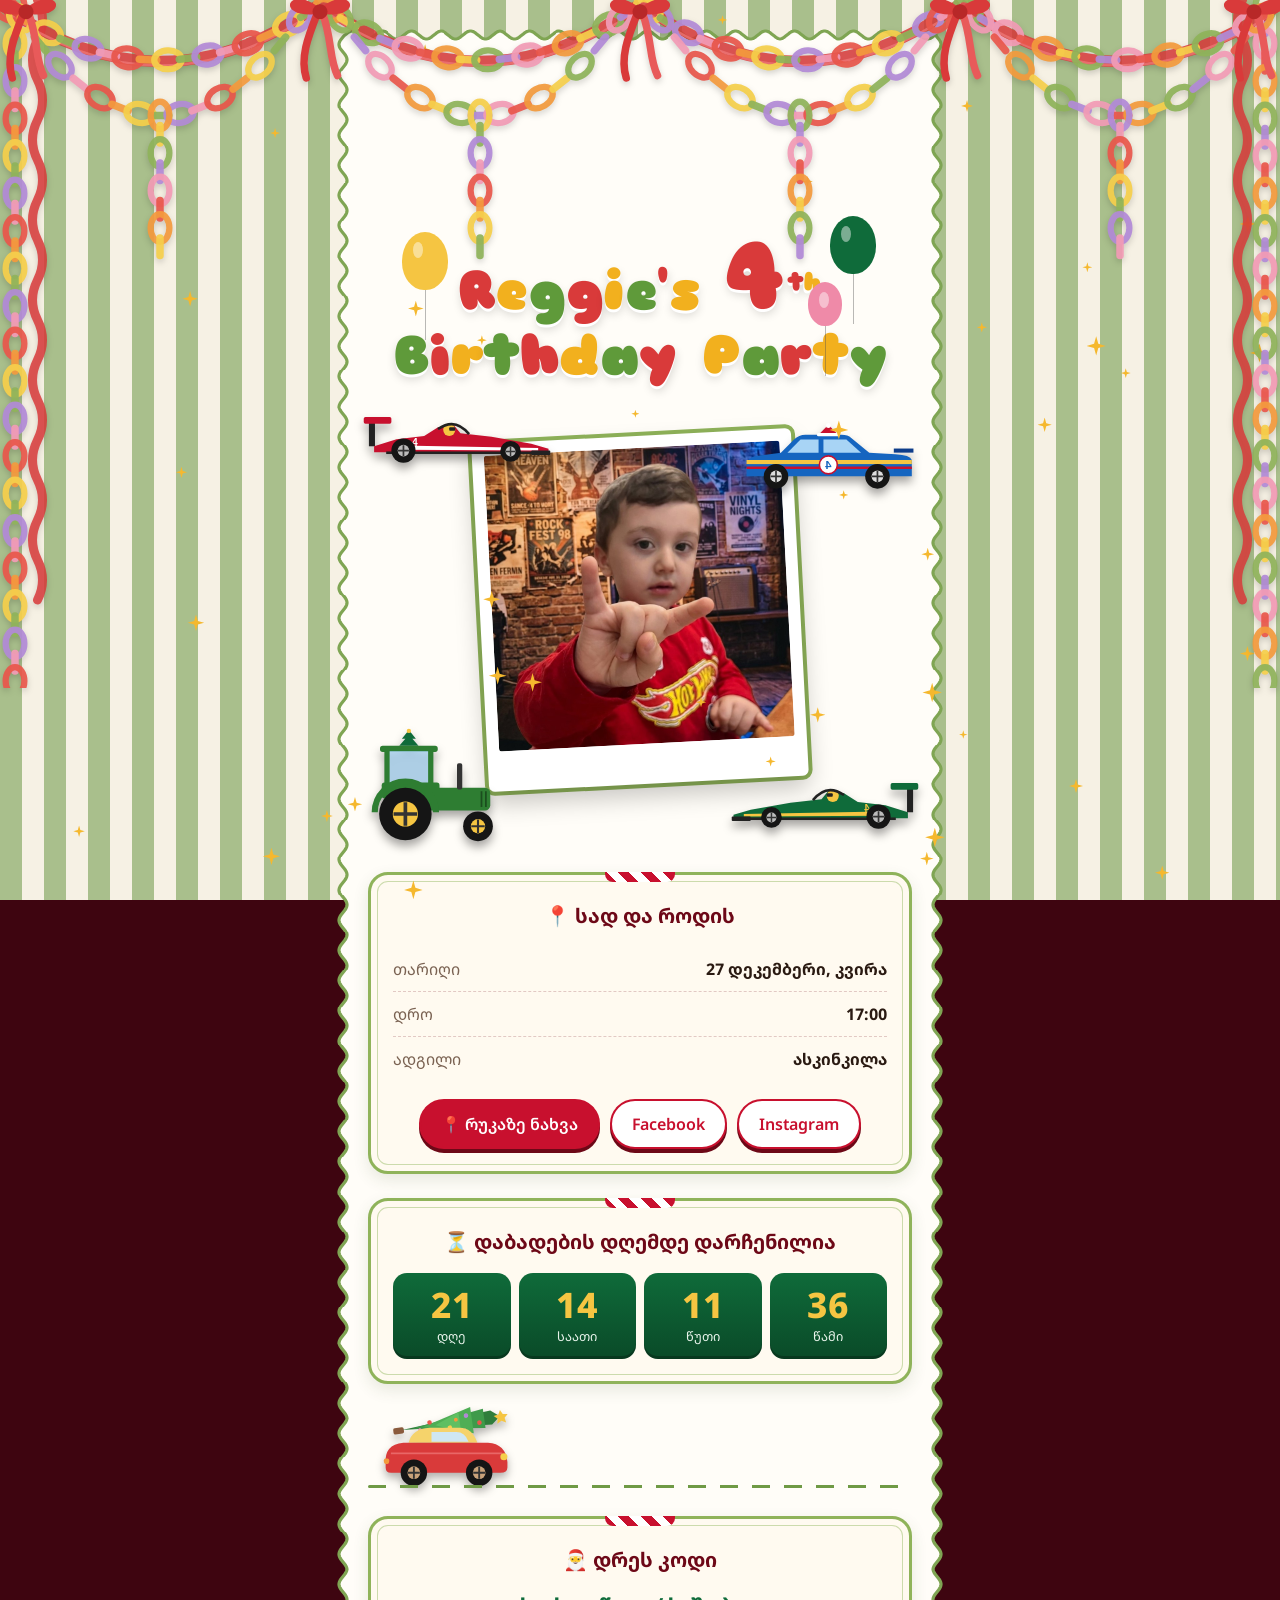
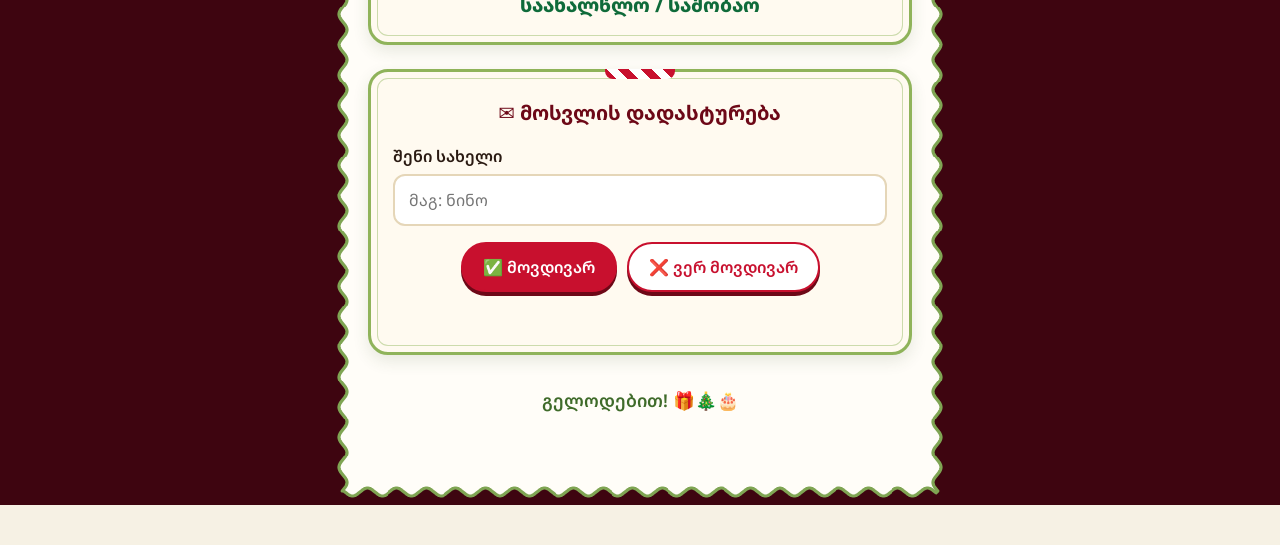
==== commit e98122a0: "Title: two unbroken lines, auto-fit to width Co-Authored-By: Claude Opus 5.5 <noreply@anthropic.com>" ====
--- a/index.html
+++ b/index.html
@@ -11,7 +11,7 @@
 <link rel="preconnect" href="https://fonts.googleapis.com">
 <link rel="preconnect" href="https://fonts.gstatic.com" crossorigin>
 <link href="https://fonts.googleapis.com/css2?family=Sniglet:wght@800&family=Noto+Sans+Georgian:wght@400;600;800&display=swap" rel="stylesheet">
-<link rel="stylesheet" href="style.css?v=11">
+<link rel="stylesheet" href="style.css?v=12">
 </head>
 <body>
 
@@ -38,7 +38,7 @@
       <span class="deco deco-tractor" data-v="tractor"></span>
       <span class="deco deco-f1b" data-v="f1" style="--body:#0f6b3a;--accent:#f5c542"></span>
       <figure class="polaroid">
-        <img src="reggie.jpg?v=11" alt="რეჯი">
+        <img src="reggie.jpg?v=12" alt="რეჯი">
       </figure>
     </section>
 
@@ -101,6 +101,6 @@
     <footer>გელოდებით! 🎁🎄🎂</footer>
   </main>
 
-<script src="script.js?v=11"></script>
+<script src="script.js?v=12"></script>
 </body>
 </html>
--- a/style.css
+++ b/style.css
@@ -340,3 +340,6 @@
   45%{transform:scale(1) rotate(25deg);opacity:1}
   55%{transform:scale(1.15) rotate(30deg);opacity:1}
 }
+
+/* სათაური: ორი სტრიქონი, არასდროს გაწყდეს სიტყვის შუაში */
+.hero .kid-title{white-space:nowrap;font-size:min(8vw,3.4rem);display:inline-block}
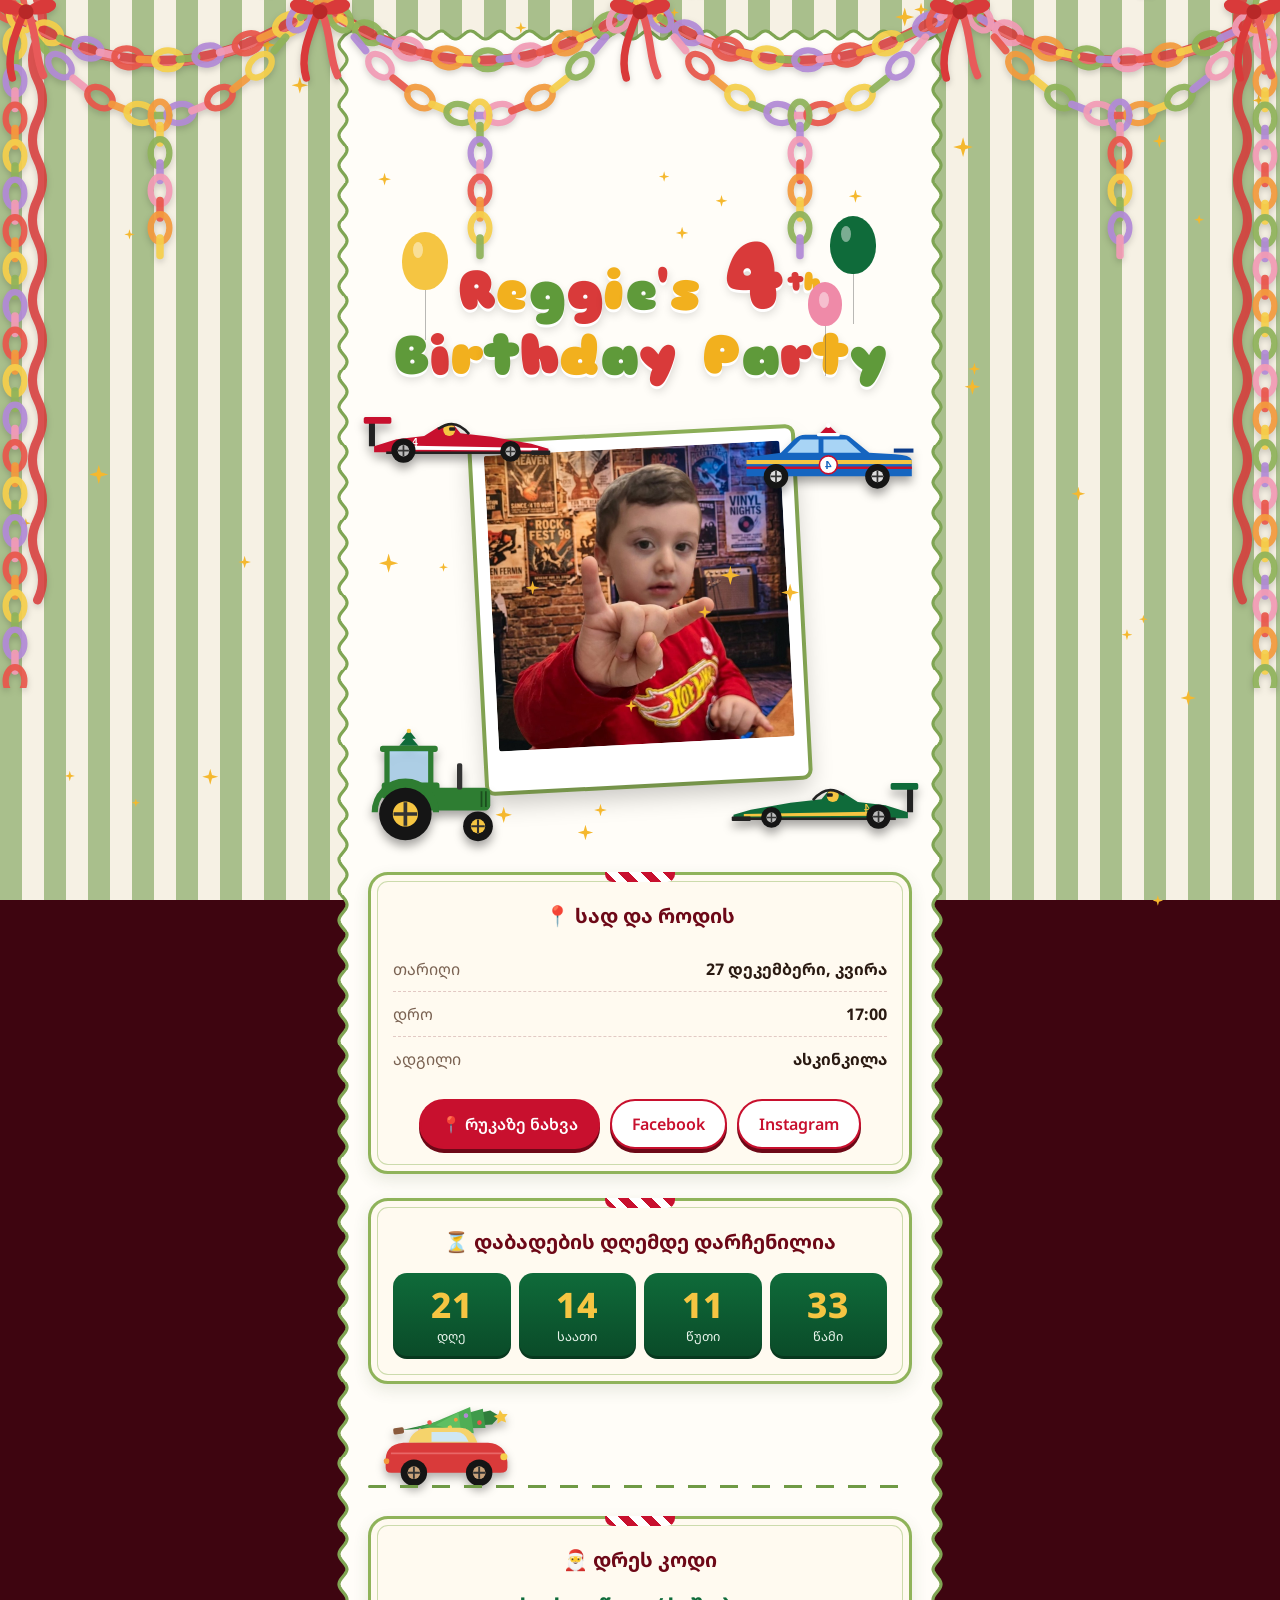
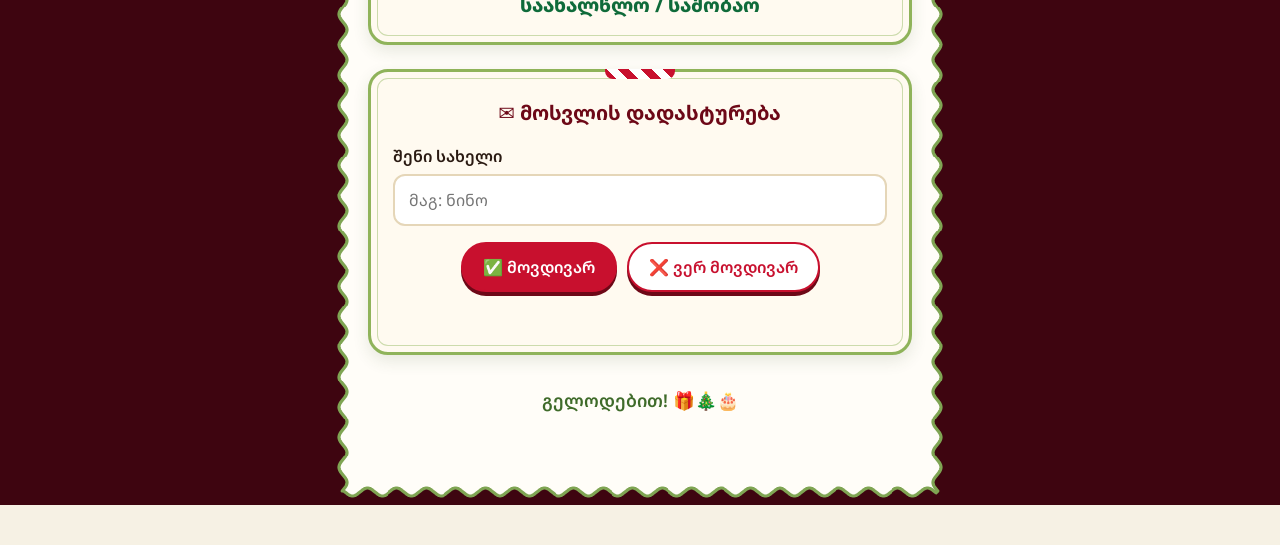
==== commit 9bf2fd91: "Snow: hand-drawn flakes and dots only, 100 total Co-Authored-By: Claude Opus 5.5 <noreply@anthropic." ====
--- a/index.html
+++ b/index.html
@@ -11,7 +11,7 @@
 <link rel="preconnect" href="https://fonts.googleapis.com">
 <link rel="preconnect" href="https://fonts.gstatic.com" crossorigin>
 <link href="https://fonts.googleapis.com/css2?family=Sniglet:wght@800&family=Noto+Sans+Georgian:wght@400;600;800&display=swap" rel="stylesheet">
-<link rel="stylesheet" href="style.css?v=12">
+<link rel="stylesheet" href="style.css?v=13">
 </head>
 <body>
 
@@ -38,7 +38,7 @@
       <span class="deco deco-tractor" data-v="tractor"></span>
       <span class="deco deco-f1b" data-v="f1" style="--body:#0f6b3a;--accent:#f5c542"></span>
       <figure class="polaroid">
-        <img src="reggie.jpg?v=12" alt="რეჯი">
+        <img src="reggie.jpg?v=13" alt="რეჯი">
       </figure>
     </section>
 
@@ -101,6 +101,6 @@
     <footer>გელოდებით! 🎁🎄🎂</footer>
   </main>
 
-<script src="script.js?v=12"></script>
+<script src="script.js?v=13"></script>
 </body>
 </html>
--- a/style.css
+++ b/style.css
@@ -343,3 +343,9 @@
 
 /* სათაური: ორი სტრიქონი, არასდროს გაწყდეს სიტყვის შუაში */
 .hero .kid-title{white-space:nowrap;font-size:min(8vw,3.4rem);display:inline-block}
+
+/* ===== ფიფქები (ნიმუშის მიხედვით) ===== */
+.flake{color:#e3e6ea;text-shadow:none;display:block;
+  filter:drop-shadow(0 0 1px rgba(70,85,105,.55)) drop-shadow(0 1px 2px rgba(70,85,105,.25))}
+.flake.dot{border-radius:50%;background:#e3e6ea}
+.flake svg{display:block}
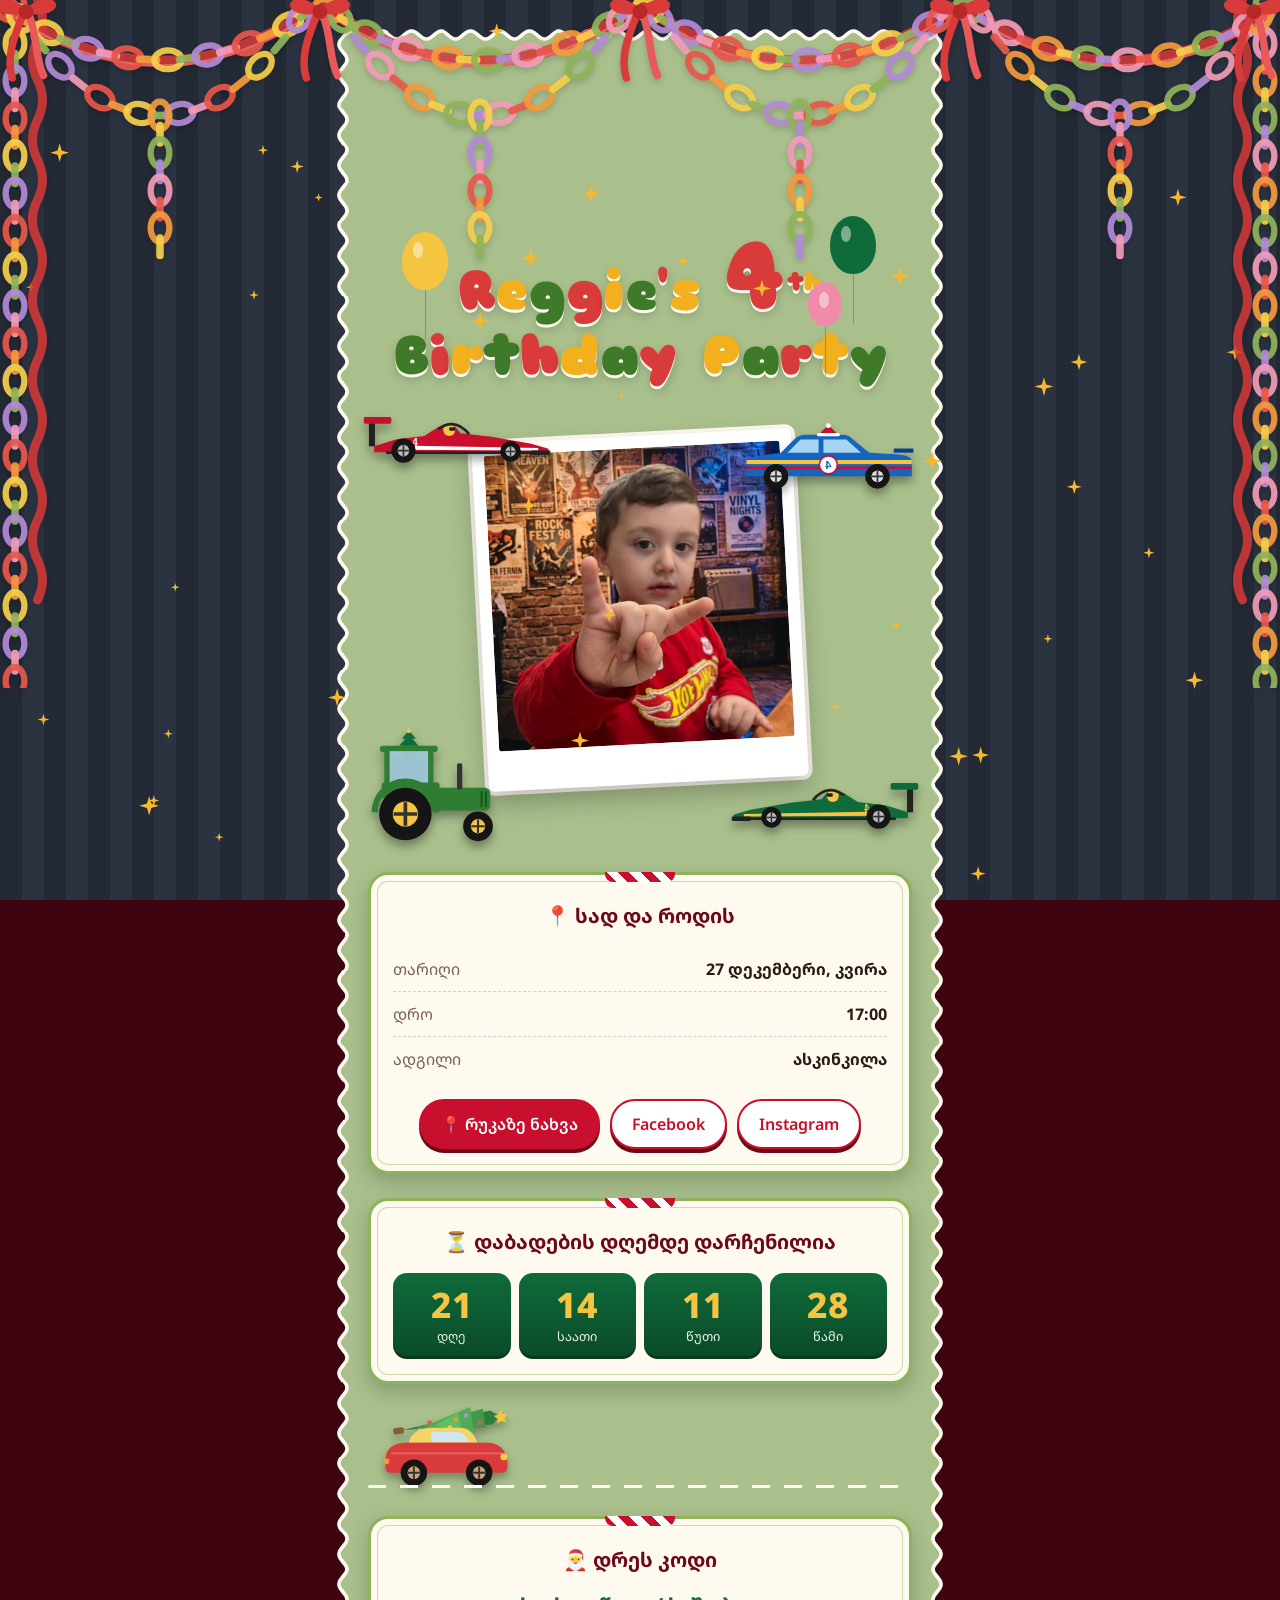
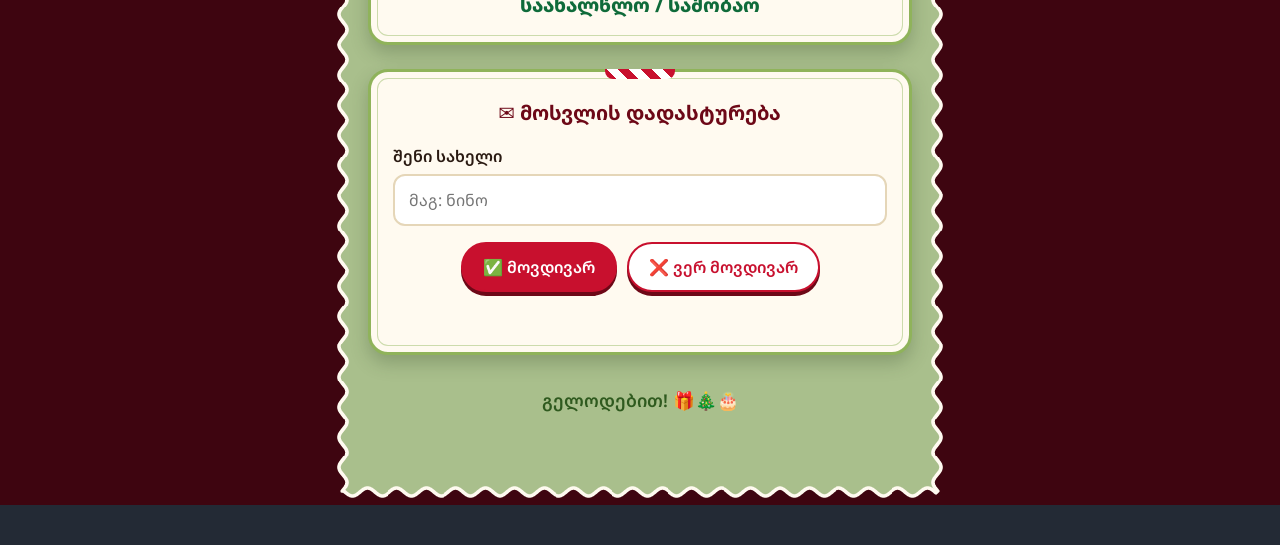
==== commit 102e79e9: "Colors: sage center panel, dark navy sides, white snow Co-Authored-By: Claude Opus 5.5 <noreply@anth" ====
--- a/index.html
+++ b/index.html
@@ -7,11 +7,11 @@
 <meta name="description" content="მოწვევა რეჯის დაბადების დღეზე — 27 დეკემბერი, 17:00, ასკინკილა">
 <meta property="og:title" content="Reggie's 4th Birthday Party 🎄">
 <meta property="og:description" content="27 დეკემბერი, 17:00 · ასკინკილა">
-<meta name="theme-color" content="#dfe8cf">
+<meta name="theme-color" content="#232a35">
 <link rel="preconnect" href="https://fonts.googleapis.com">
 <link rel="preconnect" href="https://fonts.gstatic.com" crossorigin>
 <link href="https://fonts.googleapis.com/css2?family=Sniglet:wght@800&family=Noto+Sans+Georgian:wght@400;600;800&display=swap" rel="stylesheet">
-<link rel="stylesheet" href="style.css?v=13">
+<link rel="stylesheet" href="style.css?v=14">
 </head>
 <body>
 
@@ -38,7 +38,7 @@
       <span class="deco deco-tractor" data-v="tractor"></span>
       <span class="deco deco-f1b" data-v="f1" style="--body:#0f6b3a;--accent:#f5c542"></span>
       <figure class="polaroid">
-        <img src="reggie.jpg?v=13" alt="რეჯი">
+        <img src="reggie.jpg?v=14" alt="რეჯი">
       </figure>
     </section>
 
@@ -101,6 +101,6 @@
     <footer>გელოდებით! 🎁🎄🎂</footer>
   </main>
 
-<script src="script.js?v=13"></script>
+<script src="script.js?v=14"></script>
 </body>
 </html>
--- a/style.css
+++ b/style.css
@@ -349,3 +349,17 @@
   filter:drop-shadow(0 0 1px rgba(70,85,105,.55)) drop-shadow(0 1px 2px rgba(70,85,105,.25))}
 .flake.dot{border-radius:50%;background:#e3e6ea}
 .flake svg{display:block}
+
+
+/* ===== ფერები: შუა ფურცელი სალათისფერი, გვერდები მუქი ლურჯი ===== */
+html{background:#232a35}
+body::before{background:repeating-linear-gradient(90deg,#232a35 0 22px,#2b3341 22px 44px)}
+main{background:#a9bf8c;background-clip:padding-box;border-image:url("data:image/svg+xml,%3Csvg%20xmlns%3D%22http%3A//www.w3.org/2000/svg%22%20width%3D%2290%22%20height%3D%2290%22%20viewBox%3D%220%200%2090%2090%22%3E%3Cpath%20d%3D%22M14.0%2013.8%20L15.0%2013.0%20L16.0%2012.2%20L17.0%2011.4%20L18.0%2010.6%20L19.0%2010.0%20L20.0%209.5%20L21.0%209.2%20L22.0%209.0%20L23.0%209.0%20L24.0%209.2%20L25.0%209.5%20L26.0%2010.0%20L27.0%2010.6%20L28.0%2011.4%20L29.0%2012.2%20L30.0%2013.0%20L31.0%2013.8%20L32.0%2014.6%20L33.0%2015.4%20L34.0%2016.0%20L35.0%2016.5%20L36.0%2016.8%20L37.0%2017.0%20L38.0%2017.0%20L39.0%2016.8%20L40.0%2016.5%20L41.0%2016.0%20L42.0%2015.4%20L43.0%2014.6%20L44.0%2013.8%20L45.0%2013.0%20L46.0%2012.2%20L47.0%2011.4%20L48.0%2010.6%20L49.0%2010.0%20L50.0%209.5%20L51.0%209.2%20L52.0%209.0%20L53.0%209.0%20L54.0%209.2%20L55.0%209.5%20L56.0%2010.0%20L57.0%2010.6%20L58.0%2011.4%20L59.0%2012.2%20L60.0%2013.0%20L61.0%2013.8%20L62.0%2014.6%20L63.0%2015.4%20L64.0%2016.0%20L65.0%2016.5%20L66.0%2016.8%20L67.0%2017.0%20L68.0%2017.0%20L69.0%2016.8%20L70.0%2016.5%20L71.0%2016.0%20L72.0%2015.4%20L73.0%2014.6%20L74.0%2013.8%20L75.0%2013.0%20L76.0%2012.2%20L76.2%2014.0%20L77.0%2015.0%20L77.8%2016.0%20L78.6%2017.0%20L79.4%2018.0%20L80.0%2019.0%20L80.5%2020.0%20L80.8%2021.0%20L81.0%2022.0%20L81.0%2023.0%20L80.8%2024.0%20L80.5%2025.0%20L80.0%2026.0%20L79.4%2027.0%20L78.6%2028.0%20L77.8%2029.0%20L77.0%2030.0%20L76.2%2031.0%20L75.4%2032.0%20L74.6%2033.0%20L74.0%2034.0%20L73.5%2035.0%20L73.2%2036.0%20L73.0%2037.0%20L73.0%2038.0%20L73.2%2039.0%20L73.5%2040.0%20L74.0%2041.0%20L74.6%2042.0%20L75.4%2043.0%20L76.2%2044.0%20L77.0%2045.0%20L77.8%2046.0%20L78.6%2047.0%20L79.4%2048.0%20L80.0%2049.0%20L80.5%2050.0%20L80.8%2051.0%20L81.0%2052.0%20L81.0%2053.0%20L80.8%2054.0%20L80.5%2055.0%20L80.0%2056.0%20L79.4%2057.0%20L78.6%2058.0%20L77.8%2059.0%20L77.0%2060.0%20L76.2%2061.0%20L75.4%2062.0%20L74.6%2063.0%20L74.0%2064.0%20L73.5%2065.0%20L73.2%2066.0%20L73.0%2067.0%20L73.0%2068.0%20L73.2%2069.0%20L73.5%2070.0%20L74.0%2071.0%20L74.6%2072.0%20L75.4%2073.0%20L76.2%2074.0%20L77.0%2075.0%20L77.8%2076.0%20L76.0%2077.8%20L75.0%2077.0%20L74.0%2076.2%20L73.0%2075.4%20L72.0%2074.6%20L71.0%2074.0%20L70.0%2073.5%20L69.0%2073.2%20L68.0%2073.0%20L67.0%2073.0%20L66.0%2073.2%20L65.0%2073.5%20L64.0%2074.0%20L63.0%2074.6%20L62.0%2075.4%20L61.0%2076.2%20L60.0%2077.0%20L59.0%2077.8%20L58.0%2078.6%20L57.0%2079.4%20L56.0%2080.0%20L55.0%2080.5%20L54.0%2080.8%20L53.0%2081.0%20L52.0%2081.0%20L51.0%2080.8%20L50.0%2080.5%20L49.0%2080.0%20L48.0%2079.4%20L47.0%2078.6%20L46.0%2077.8%20L45.0%2077.0%20L44.0%2076.2%20L43.0%2075.4%20L42.0%2074.6%20L41.0%2074.0%20L40.0%2073.5%20L39.0%2073.2%20L38.0%2073.0%20L37.0%2073.0%20L36.0%2073.2%20L35.0%2073.5%20L34.0%2074.0%20L33.0%2074.6%20L32.0%2075.4%20L31.0%2076.2%20L30.0%2077.0%20L29.0%2077.8%20L28.0%2078.6%20L27.0%2079.4%20L26.0%2080.0%20L25.0%2080.5%20L24.0%2080.8%20L23.0%2081.0%20L22.0%2081.0%20L21.0%2080.8%20L20.0%2080.5%20L19.0%2080.0%20L18.0%2079.4%20L17.0%2078.6%20L16.0%2077.8%20L15.0%2077.0%20L14.0%2076.2%20L12.2%2076.0%20L13.0%2075.0%20L13.8%2074.0%20L14.6%2073.0%20L15.4%2072.0%20L16.0%2071.0%20L16.5%2070.0%20L16.8%2069.0%20L17.0%2068.0%20L17.0%2067.0%20L16.8%2066.0%20L16.5%2065.0%20L16.0%2064.0%20L15.4%2063.0%20L14.6%2062.0%20L13.8%2061.0%20L13.0%2060.0%20L12.2%2059.0%20L11.4%2058.0%20L10.6%2057.0%20L10.0%2056.0%20L9.5%2055.0%20L9.2%2054.0%20L9.0%2053.0%20L9.0%2052.0%20L9.2%2051.0%20L9.5%2050.0%20L10.0%2049.0%20L10.6%2048.0%20L11.4%2047.0%20L12.2%2046.0%20L13.0%2045.0%20L13.8%2044.0%20L14.6%2043.0%20L15.4%2042.0%20L16.0%2041.0%20L16.5%2040.0%20L16.8%2039.0%20L17.0%2038.0%20L17.0%2037.0%20L16.8%2036.0%20L16.5%2035.0%20L16.0%2034.0%20L15.4%2033.0%20L14.6%2032.0%20L13.8%2031.0%20L13.0%2030.0%20L12.2%2029.0%20L11.4%2028.0%20L10.6%2027.0%20L10.0%2026.0%20L9.5%2025.0%20L9.2%2024.0%20L9.0%2023.0%20L9.0%2022.0%20L9.2%2021.0%20L9.5%2020.0%20L10.0%2019.0%20L10.6%2018.0%20L11.4%2017.0%20L12.2%2016.0%20L13.0%2015.0%20L13.8%2014.0%20Z%22%20fill%3D%22%23a9bf8c%22%20stroke%3D%22%23fffaf0%22%20stroke-width%3D%223.6%22%20stroke-linejoin%3D%22round%22/%3E%3C/svg%3E") 30 round}
+.flake{color:#f4f6f8;filter:drop-shadow(0 0 1px rgba(30,40,55,.35))}
+.flake.dot{background:#f4f6f8}
+.kid-title .l:nth-child(3n+3){color:#3f7a28}
+.kid-title .l{text-shadow:0 3px 0 #fffaf0,0 5px 10px rgba(0,0,0,.18)}
+.lane::after{background:repeating-linear-gradient(90deg,#fffaf0 0 18px,transparent 18px 32px)}
+footer{color:#2f5a1f}
+.card{box-shadow:0 8px 18px rgba(40,60,30,.25),inset 0 0 0 6px var(--cream),inset 0 0 0 7px rgba(143,179,90,.45)}
+.photo-wrap .polaroid{box-shadow:0 12px 24px rgba(0,0,0,.25),0 0 0 4px #fffaf0}
